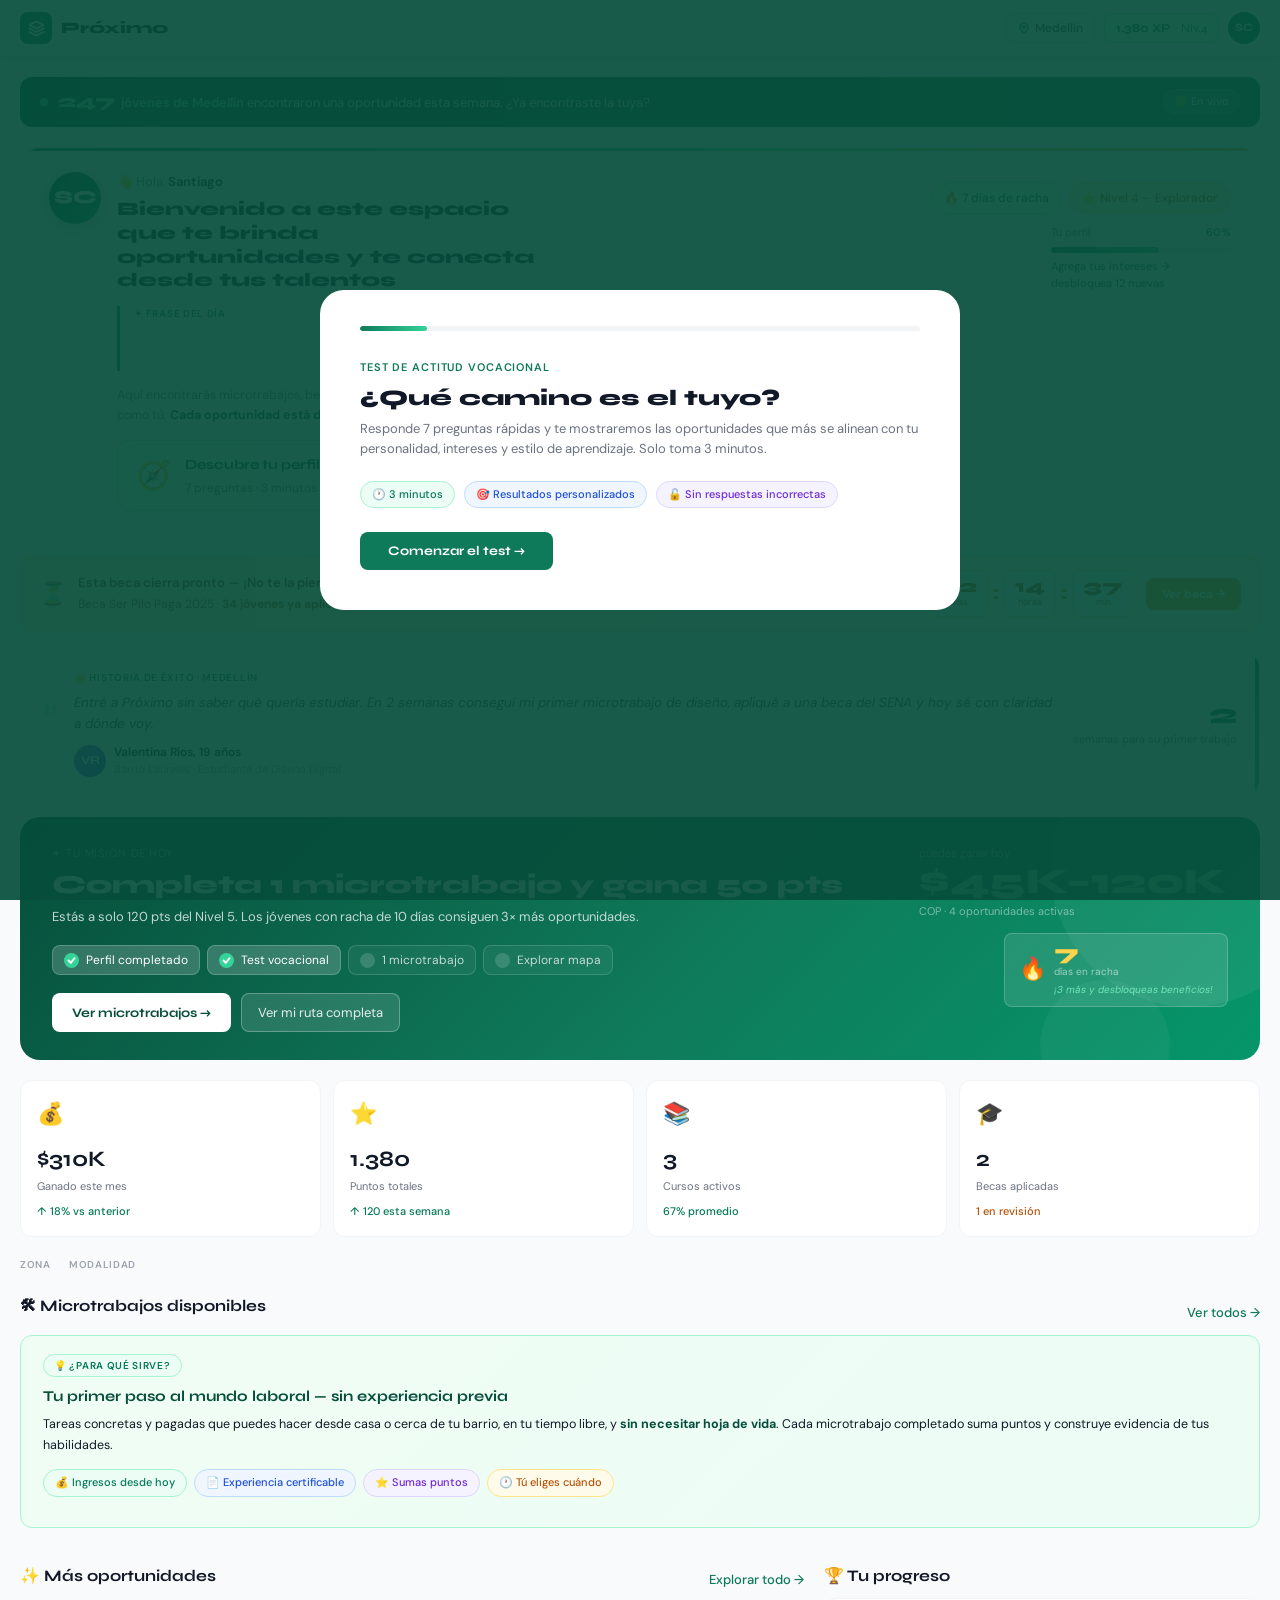
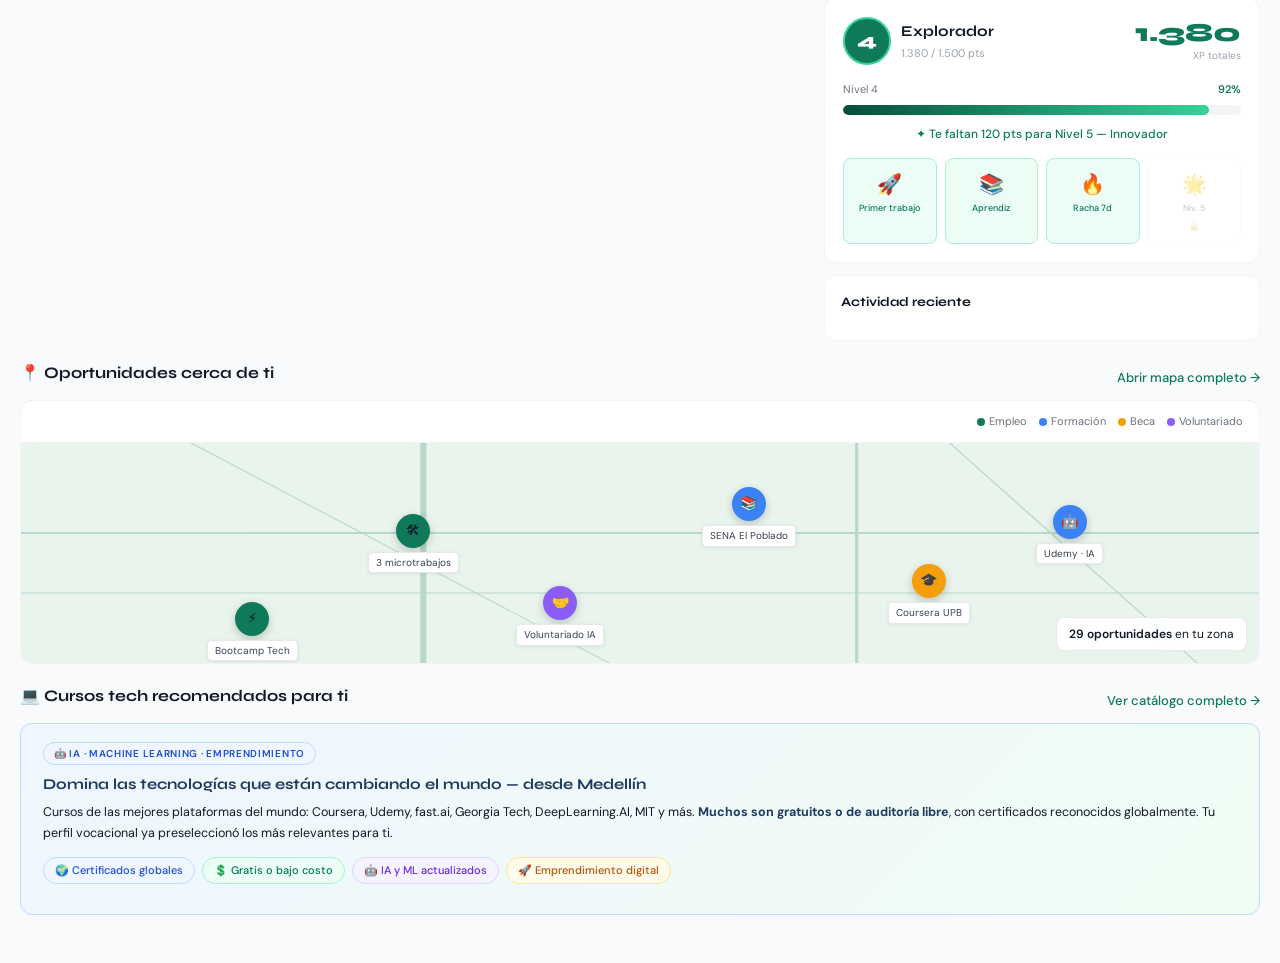
==== pag.html @ 1d6a7f75 "Primer commit del proyecto" ====
<!DOCTYPE html>
<html lang="es">
<head>
<meta charset="UTF-8"/>
<meta name="viewport" content="width=device-width, initial-scale=1.0"/>
<title>Próximo</title>
<link rel="preconnect" href="https://fonts.googleapis.com"/>
<link href="https://fonts.googleapis.com/css2?family=Syne:wght@700;800&family=DM+Sans:ital,wght@0,300;0,400;0,500;1,400&display=swap" rel="stylesheet"/>
<style>
*,*::before,*::after{box-sizing:border-box;margin:0;padding:0}
:root{
  --brand:#0F7A5A;--brand-dark:#064E3B;--brand-mid:#059669;
  --brand-pale:#ECFDF5;--brand-light:#A7F3D0;
  --accent:#F59E0B;--accent-pale:#FEF3C7;
  --gray-50:#F9FAFB;--gray-100:#F3F4F6;--gray-200:#E5E7EB;
  --gray-400:#9CA3AF;--gray-500:#6B7280;--gray-700:#374151;--gray-900:#111827;
  --blue-50:#EFF6FF;--blue-200:#BFDBFE;--blue-700:#1D4ED8;
  --violet-50:#F5F3FF;--violet-200:#DDD6FE;--violet-700:#6D28D9;
  --amber-50:#FFFBEB;--amber-200:#FDE68A;--amber-700:#B45309;
  --rose-50:#FFF1F2;--rose-700:#BE123C;
  --teal-50:#F0FDFA;--teal-200:#99F6E4;--teal-700:#0F766E;
  --em50:#ECFDF5;--em200:#A7F3D0;--em400:#34D399;--em500:#10B981;--em600:#059669;--em700:#047857;
  --shadow-sm:0 1px 3px rgba(0,0,0,.08);--shadow-md:0 4px 16px rgba(0,0,0,.10);
  --r-sm:8px;--r-md:12px;--r-lg:16px;--r-xl:20px;--r-full:9999px;
}
html{scroll-behavior:smooth}
body{font-family:'DM Sans',system-ui,sans-serif;background:var(--gray-50);color:var(--gray-900);min-height:100vh;font-size:14px;line-height:1.55}
button{font-family:'DM Sans',system-ui,sans-serif;cursor:pointer;border:none;background:none;outline:none}
button:focus-visible{outline:2px solid var(--brand);outline-offset:2px}
.fd{font-family:'Syne',sans-serif}

/* HEADER */
.header{position:sticky;top:0;z-index:100;background:#fff;border-bottom:1px solid var(--gray-100);box-shadow:var(--shadow-sm)}
.header-inner{max-width:1280px;margin:0 auto;padding:0 20px;height:56px;display:flex;align-items:center;gap:14px}
.logo{display:flex;align-items:center;gap:9px;flex-shrink:0}
.logo-icon{width:32px;height:32px;background:var(--brand);border-radius:var(--r-sm);display:flex;align-items:center;justify-content:center}
.logo-icon svg{width:17px;height:17px;stroke:#fff;fill:none;stroke-width:2.5;stroke-linecap:round;stroke-linejoin:round}
.logo-name{font-family:'Syne',sans-serif;font-weight:800;font-size:16px;color:var(--gray-900)}
.desktop-nav{display:flex;align-items:center;gap:2px;margin-left:12px}
.nav-btn{padding:6px 11px;border-radius:var(--r-sm);font-size:13px;font-weight:500;color:var(--gray-500);transition:all .15s}
.nav-btn:hover{color:var(--gray-900);background:var(--gray-50)}
.nav-btn.active{background:var(--em50);color:var(--em700)}
.header-right{margin-left:auto;display:flex;align-items:center;gap:9px}
.loc-chip{display:flex;align-items:center;gap:5px;padding:5px 11px;background:var(--gray-50);border:1px solid var(--gray-200);border-radius:var(--r-sm);font-size:12px;font-weight:500;color:var(--gray-700)}
.loc-chip svg{width:12px;height:12px;stroke:var(--em600);fill:none;stroke-width:2.5;stroke-linecap:round}
.xp-chip{display:flex;align-items:center;gap:5px;padding:5px 11px;background:var(--em50);border:1px solid var(--em200);border-radius:var(--r-sm);font-size:12px;font-weight:700;color:var(--em700);font-family:'Syne',sans-serif}
.xp-chip em{font-weight:400;font-style:normal;color:var(--em600)}
.avatar{width:32px;height:32px;background:var(--brand);border-radius:50%;display:flex;align-items:center;justify-content:center;color:#fff;font-size:11px;font-weight:700;font-family:'Syne',sans-serif;flex-shrink:0}
.burger{padding:6px;border-radius:var(--r-sm);display:none}
.burger:hover{background:var(--gray-100)}
.burger svg{width:20px;height:20px;stroke:var(--gray-600);fill:none;stroke-width:2;stroke-linecap:round}
.mob-menu{display:none;flex-direction:column;gap:3px;padding:10px 16px;border-top:1px solid var(--gray-100);background:#fff}
.mob-menu.open{display:flex}
.mob-menu .nav-btn{text-align:left;padding:8px 11px}

/* LAYOUT */
.main{max-width:1280px;margin:0 auto;padding:20px 20px 32px;display:flex;flex-direction:column;gap:20px}

/* ANIMATIONS */
@keyframes fadeUp{from{opacity:0;transform:translateY(10px)}}
@keyframes pulse{0%,100%{opacity:1;transform:scale(1)}50%{opacity:.6;transform:scale(.8)}}
.anim{animation:fadeUp .4s ease-out both}

/* =============================================
   VOCATIONAL TEST OVERLAY
   ============================================= */
#voc-overlay{
  position:fixed;inset:0;z-index:500;
  background:rgba(6,78,59,.92);
  display:flex;align-items:center;justify-content:center;
  padding:20px;
  animation:fadeUp .35s ease-out;
}
.voc-box{
  background:#fff;border-radius:24px;
  max-width:640px;width:100%;
  max-height:88vh;overflow-y:auto;
  padding:36px 40px 40px;
  position:relative;
}
.voc-progress-bar{height:5px;background:var(--gray-100);border-radius:var(--r-full);margin-bottom:28px;overflow:hidden}
.voc-progress-fill{height:100%;background:linear-gradient(90deg,var(--brand),var(--em400));border-radius:var(--r-full);transition:width .5s ease}
.voc-step{display:none}
.voc-step.active{display:block}
.voc-eyebrow{font-size:11px;font-weight:600;color:var(--brand);text-transform:uppercase;letter-spacing:.08em;margin-bottom:8px}
.voc-question{font-family:'Syne',sans-serif;font-size:clamp(17px,2.5vw,22px);font-weight:800;color:var(--gray-900);line-height:1.3;margin-bottom:6px}
.voc-hint{font-size:13px;color:var(--gray-500);margin-bottom:22px;line-height:1.55}
.voc-options{display:flex;flex-direction:column;gap:10px}
.voc-opt{
  display:flex;align-items:flex-start;gap:14px;
  padding:14px 18px;border-radius:var(--r-md);
  border:1.5px solid var(--gray-200);background:#fff;
  cursor:pointer;text-align:left;transition:all .18s;
  font-size:13.5px;color:var(--gray-700);line-height:1.45;
}
.voc-opt:hover{border-color:var(--brand);background:var(--em50)}
.voc-opt.selected{border-color:var(--brand);background:var(--em50);color:var(--brand-dark)}
.voc-opt-icon{font-size:22px;flex-shrink:0;margin-top:1px}
.voc-opt-body strong{display:block;font-weight:500;color:var(--gray-900);margin-bottom:2px;font-size:14px}
.voc-opt.selected .voc-opt-body strong{color:var(--brand-dark)}
.voc-nav{display:flex;align-items:center;justify-content:space-between;margin-top:28px;flex-wrap:wrap;gap:10px}
.voc-back{font-size:13px;color:var(--gray-400);padding:9px 16px;border-radius:var(--r-sm);border:1px solid var(--gray-200)}
.voc-back:hover{color:var(--gray-700);background:var(--gray-50)}
.voc-next{font-family:'Syne',sans-serif;font-size:13px;font-weight:700;padding:11px 28px;border-radius:var(--r-sm);background:var(--brand);color:#fff;border:none;cursor:pointer;transition:all .15s}
.voc-next:hover{background:var(--brand-dark)}
.voc-next:disabled{opacity:.4;cursor:not-allowed}
.voc-step-counter{font-size:12px;color:var(--gray-400)}
/* RESULT */
.voc-result-header{text-align:center;margin-bottom:28px}
.voc-result-icon{width:72px;height:72px;border-radius:50%;background:var(--em50);display:flex;align-items:center;justify-content:center;font-size:34px;margin:0 auto 16px;border:2px solid var(--em200)}
.voc-result-title{font-family:'Syne',sans-serif;font-size:clamp(19px,3vw,26px);font-weight:800;color:var(--gray-900);margin-bottom:6px}
.voc-result-sub{font-size:14px;color:var(--gray-500);line-height:1.65;max-width:460px;margin:0 auto}
.voc-traits{display:grid;grid-template-columns:1fr 1fr;gap:9px;margin-bottom:24px}
.voc-trait{background:var(--gray-50);border:1px solid var(--gray-100);border-radius:var(--r-md);padding:12px 14px}
.voc-trait-name{font-size:12px;font-weight:600;color:var(--gray-700);margin-bottom:5px}
.voc-trait-bar{height:6px;background:var(--gray-200);border-radius:var(--r-full);overflow:hidden}
.voc-trait-fill{height:100%;border-radius:var(--r-full)}
.voc-recs{margin-bottom:24px}
.voc-recs-title{font-family:'Syne',sans-serif;font-size:14px;font-weight:700;color:var(--gray-900);margin-bottom:12px}
.voc-rec-item{display:flex;align-items:flex-start;gap:11px;padding:12px 14px;border-radius:var(--r-md);border:1px solid var(--gray-100);background:#fff;margin-bottom:8px}
.voc-rec-emoji{font-size:20px;flex-shrink:0;margin-top:1px}
.voc-rec-body strong{display:block;font-size:13px;font-weight:500;color:var(--gray-900);margin-bottom:2px}
.voc-rec-body span{font-size:11.5px;color:var(--gray-500)}
.voc-cta-row{display:flex;gap:10px;flex-wrap:wrap}
.btn-brand{font-family:'Syne',sans-serif;font-size:13px;font-weight:700;padding:11px 24px;border-radius:var(--r-sm);background:var(--brand);color:#fff;cursor:pointer;transition:all .15s;border:none}
.btn-brand:hover{background:var(--brand-dark)}
.btn-outline{font-size:13px;font-weight:500;padding:11px 20px;border-radius:var(--r-sm);background:#fff;color:var(--brand);border:1.5px solid var(--brand);cursor:pointer;transition:all .15s}
.btn-outline:hover{background:var(--em50)}

/* IMPACT TICKER */
.impact-ticker{display:flex;align-items:center;gap:10px;background:linear-gradient(90deg,#064E3B,#0F7A5A);border-radius:var(--r-md);padding:11px 20px}
.ticker-dot{width:8px;height:8px;border-radius:50%;background:#34D399;flex-shrink:0;animation:pulse 2s infinite}
.ticker-text{font-size:13px;color:rgba(255,255,255,.9);flex:1}
.ticker-text strong{color:#6EE7B7;font-weight:600}
.ticker-count{font-family:'Syne',sans-serif;font-size:18px;font-weight:800;color:#6EE7B7;margin-right:2px}
.ticker-badge{font-size:11px;font-weight:500;padding:3px 10px;border-radius:var(--r-full);background:rgba(255,255,255,.15);color:rgba(255,255,255,.85);border:1px solid rgba(255,255,255,.2);flex-shrink:0}

/* WELCOME */
.welcome{background:#fff;border:1px solid var(--gray-100);border-radius:var(--r-xl);padding:24px 28px;display:flex;align-items:flex-start;justify-content:space-between;gap:20px;flex-wrap:wrap;position:relative;overflow:hidden}
.welcome::before{content:'';position:absolute;top:0;left:0;right:0;height:3px;background:linear-gradient(90deg,var(--brand),var(--em400),var(--accent))}
.welcome-left{display:flex;align-items:flex-start;gap:16px;flex:1;min-width:260px}
.welcome-avatar{width:52px;height:52px;background:linear-gradient(135deg,var(--brand-dark),var(--brand-mid));border-radius:50%;display:flex;align-items:center;justify-content:center;font-family:'Syne',sans-serif;font-size:18px;font-weight:800;color:#fff;flex-shrink:0;box-shadow:0 4px 14px rgba(15,122,90,.3)}
.welcome-greeting{font-size:13px;color:var(--gray-500);margin-bottom:5px}
.welcome-greeting strong{color:var(--gray-900);font-weight:600}
.welcome-name{font-family:'Syne',sans-serif;font-size:clamp(15px,2vw,19px);font-weight:800;color:var(--gray-900);line-height:1.25;margin-bottom:14px;max-width:420px}
.quote-box{border-left:3px solid var(--brand);padding-left:14px;margin-bottom:14px}
.quote-label{font-size:10px;font-weight:600;color:var(--brand);text-transform:uppercase;letter-spacing:.07em;margin-bottom:5px}
.quote-text{font-size:14px;font-style:italic;color:var(--gray-700);line-height:1.6;min-height:44px;transition:opacity .4s}
.quote-text.fade{opacity:0}
.quote-author{font-size:11px;color:var(--gray-400);margin-top:5px}
.welcome-purpose{font-size:12.5px;color:var(--gray-500);line-height:1.65;max-width:500px}
.welcome-purpose strong{color:var(--brand-dark)}
.welcome-right{display:flex;flex-direction:column;align-items:flex-end;gap:10px;flex-shrink:0}
.welcome-date{font-size:11px;color:var(--gray-400)}
.w-badges{display:flex;gap:7px;flex-wrap:wrap;justify-content:flex-end}
.w-badge{display:flex;align-items:center;gap:5px;padding:6px 12px;border-radius:var(--r-full);font-size:12px;font-weight:500}
.w-badge-g{background:var(--em50);color:var(--em700);border:1px solid var(--em200)}
.w-badge-a{background:var(--accent-pale);color:var(--amber-700);border:1px solid var(--amber-200)}
.voc-banner{background:linear-gradient(135deg,#ECFDF5,#EFF6FF);border:1.5px solid var(--em200);border-radius:var(--r-md);padding:13px 18px;display:flex;align-items:center;gap:14px;flex-wrap:wrap;margin-top:4px;cursor:pointer;transition:all .18s}
.voc-banner:hover{border-color:var(--brand);box-shadow:0 4px 16px rgba(15,122,90,.12)}
.voc-banner-icon{font-size:28px;flex-shrink:0}
.voc-banner-body{flex:1;min-width:180px}
.voc-banner-title{font-family:'Syne',sans-serif;font-size:14px;font-weight:700;color:var(--brand-dark);margin-bottom:3px}
.voc-banner-sub{font-size:12px;color:var(--gray-500)}
.voc-banner-btn{font-family:'Syne',sans-serif;font-size:12px;font-weight:700;padding:9px 20px;background:var(--brand);color:#fff;border-radius:var(--r-sm);border:none;cursor:pointer;white-space:nowrap;transition:all .15s;flex-shrink:0}
.voc-banner-btn:hover{background:var(--brand-dark)}
.voc-done-chip{background:var(--em50);border:1px solid var(--em200);border-radius:var(--r-sm);padding:9px 16px;font-size:12px;color:var(--em700);font-weight:500;display:flex;align-items:center;gap:7px}

/* ONBOARD */
.onboard-bar{width:180px}
.onboard-label{display:flex;justify-content:space-between;font-size:11px;color:var(--gray-500);margin-bottom:5px}
.onboard-pct{font-weight:600;color:var(--brand)}
.onboard-track{height:6px;background:var(--gray-100);border-radius:var(--r-full);overflow:hidden}
.onboard-fill{height:100%;background:linear-gradient(90deg,var(--brand),var(--em400));border-radius:var(--r-full);animation:onbAnim 1s ease-out .6s both}
@keyframes onbAnim{from{width:0}}
.onboard-cta{font-size:11px;color:var(--brand);font-weight:500;margin-top:5px;cursor:pointer}
.onboard-cta:hover{text-decoration:underline}

/* FOMO BANNER */
.fomo-banner{display:flex;align-items:center;gap:12px;background:linear-gradient(135deg,#FEF3C7,#FFF7ED);border:1px solid #FDE68A;border-radius:var(--r-md);padding:13px 18px;flex-wrap:wrap}
.fomo-icon{font-size:22px;flex-shrink:0}
.fomo-body{flex:1;min-width:180px}
.fomo-title{font-size:13px;font-weight:600;color:#78350F;margin-bottom:2px}
.fomo-sub{font-size:12px;color:#92400E}
.fomo-sub strong{color:#B45309}
.fomo-timer{display:flex;align-items:center;gap:5px;flex-shrink:0}
.timer-block{background:#fff;border:1px solid var(--amber-200);border-radius:6px;padding:6px 10px;text-align:center;min-width:40px}
.timer-num{font-family:'Syne',sans-serif;font-size:18px;font-weight:800;color:#B45309;line-height:1}
.timer-lbl{font-size:9px;color:#92400E;margin-top:1px}
.timer-sep{font-family:'Syne',sans-serif;font-size:18px;font-weight:800;color:#D97706}
.fomo-btn{background:var(--accent);color:#fff;font-weight:700;font-size:12px;padding:8px 16px;border-radius:var(--r-sm);cursor:pointer;transition:all .15s;white-space:nowrap;flex-shrink:0}
.fomo-btn:hover{background:#D97706;transform:translateY(-1px)}

/* STORY */
.story-card{background:#fff;border:1px solid var(--gray-100);border-radius:var(--r-lg);padding:18px 22px;display:flex;align-items:center;gap:16px;flex-wrap:wrap;position:relative;overflow:hidden}
.story-card::after{content:'';position:absolute;right:0;top:0;bottom:0;width:4px;background:linear-gradient(180deg,var(--brand),var(--em400))}
.story-qmark{font-family:'Syne',sans-serif;font-size:48px;color:var(--em200);line-height:.8;flex-shrink:0;margin-top:-6px}
.story-body{flex:1;min-width:200px}
.story-tag{font-size:10px;font-weight:600;color:var(--brand);text-transform:uppercase;letter-spacing:.07em;margin-bottom:6px}
.story-text{font-size:13.5px;font-style:italic;color:var(--gray-700);line-height:1.6;margin-bottom:8px}
.story-person{display:flex;align-items:center;gap:8px}
.story-av{width:32px;height:32px;border-radius:50%;background:linear-gradient(135deg,#7C3AED,#4F46E5);display:flex;align-items:center;justify-content:center;color:#fff;font-weight:700;font-size:12px;font-family:'Syne',sans-serif}
.story-name{font-size:12px;font-weight:600;color:var(--gray-900)}
.story-detail{font-size:11px;color:var(--gray-400)}
.story-stat{text-align:right;flex-shrink:0}
.story-stat-num{font-family:'Syne',sans-serif;font-size:28px;font-weight:800;color:var(--brand);line-height:1}
.story-stat-lbl{font-size:11px;color:var(--gray-500);margin-top:3px}

/* HERO */
.hero{border-radius:var(--r-xl);overflow:hidden;background:linear-gradient(135deg,#064E3B 0%,#0F7A5A 55%,#059669 100%);position:relative;padding:28px 32px}
.hero-c1{position:absolute;width:280px;height:280px;border-radius:50%;background:rgba(255,255,255,.05);top:-90px;right:-70px;pointer-events:none}
.hero-c2{position:absolute;width:130px;height:130px;border-radius:50%;background:rgba(255,255,255,.04);bottom:-50px;right:90px;pointer-events:none}
.hero-inner{display:flex;flex-wrap:wrap;gap:24px;position:relative;z-index:1}
.hero-left{flex:1;min-width:240px}
.hero-eyebrow{font-size:11px;color:rgba(255,255,255,.55);letter-spacing:.08em;text-transform:uppercase;margin-bottom:7px}
.hero-title{font-family:'Syne',sans-serif;font-size:clamp(18px,2.8vw,26px);font-weight:800;color:#fff;line-height:1.2;margin-bottom:6px}
.hero-sub{font-size:13px;color:rgba(255,255,255,.75);margin-bottom:18px}
.hero-tasks{display:flex;flex-wrap:wrap;gap:7px;margin-bottom:18px}
.hero-task{display:flex;align-items:center;gap:7px;padding:5px 11px;border-radius:var(--r-sm);border:1px solid rgba(255,255,255,.2);font-size:12px;color:#fff}
.hero-task.done{background:rgba(255,255,255,.18)}
.hero-task.todo{background:rgba(255,255,255,.07);opacity:.75}
.task-dot{width:15px;height:15px;border-radius:50%;display:flex;align-items:center;justify-content:center;flex-shrink:0}
.task-dot.done{background:var(--em400)}.task-dot.todo{background:rgba(255,255,255,.2)}
.task-dot svg{width:9px;height:9px;stroke:#fff;fill:none;stroke-width:2.5;stroke-linecap:round}
.hero-btns{display:flex;gap:10px;flex-wrap:wrap}
.btn-white{display:inline-flex;align-items:center;gap:6px;background:#fff;color:#064E3B;font-family:'Syne',sans-serif;font-weight:700;font-size:13px;padding:10px 20px;border-radius:var(--r-sm);border:none;cursor:pointer;transition:all .15s;white-space:nowrap}
.btn-white:hover{box-shadow:0 6px 20px rgba(0,0,0,.15);transform:translateY(-1px)}
.btn-glass{display:inline-flex;align-items:center;background:rgba(255,255,255,.12);color:rgba(255,255,255,.88);font-size:13px;padding:10px 16px;border-radius:var(--r-sm);border:1px solid rgba(255,255,255,.28);cursor:pointer;transition:all .15s;white-space:nowrap}
.btn-glass:hover{background:rgba(255,255,255,.2)}
.hero-right{display:flex;flex-direction:column;align-items:flex-end;gap:12px;flex-shrink:0}
.hero-earn-lbl{font-size:11px;color:rgba(255,255,255,.55);margin-bottom:2px}
.hero-earn-amt{font-family:'Syne',sans-serif;font-size:clamp(22px,3.5vw,36px);font-weight:800;color:#6EE7B7;line-height:1}
.hero-earn-sub{font-size:11px;color:rgba(255,255,255,.45);margin-top:3px}
.streak-box{display:flex;align-items:center;gap:8px;background:rgba(255,255,255,.11);border:1px solid rgba(255,255,255,.2);border-radius:var(--r-sm);padding:8px 14px}
.streak-fire{font-size:22px}
.streak-num{font-family:'Syne',sans-serif;font-size:22px;font-weight:800;color:#FCD34D;line-height:1}
.streak-lbl{font-size:10px;color:rgba(255,255,255,.55)}
.streak-tip{font-size:10px;color:#6EE7B7;margin-top:3px;font-style:italic}

/* STATS */
.stats-grid{display:grid;grid-template-columns:repeat(4,minmax(0,1fr));gap:12px}
.stat-card{background:#fff;border:1px solid var(--gray-100);border-radius:var(--r-md);padding:16px;transition:transform .18s,box-shadow .18s}
.stat-card:hover{transform:translateY(-3px);box-shadow:var(--shadow-md)}
.stat-emoji{font-size:22px;display:block;margin-bottom:10px}
.stat-val{font-family:'Syne',sans-serif;font-size:22px;font-weight:700;color:var(--gray-900)}
.stat-lbl{font-size:11px;color:var(--gray-500);margin-top:2px}
.stat-delta{font-size:11px;font-weight:500;margin-top:8px}
.d-up{color:var(--em700)}.d-neu{color:var(--amber-700)}

/* SEC */
.sec-hd{display:flex;align-items:flex-end;justify-content:space-between;margin-bottom:14px}
.sec-title{font-family:'Syne',sans-serif;font-size:16px;font-weight:700;color:var(--gray-900)}
.sec-sub{font-size:11px;color:var(--gray-400);margin-top:2px}
.sec-link{font-size:13px;font-weight:500;color:var(--brand);cursor:pointer}
.sec-link:hover{text-decoration:underline}

/* INTRO BLOCK */
.sec-intro{border-radius:var(--r-md);padding:18px 22px;margin-bottom:16px}
.sec-intro-tag{display:inline-flex;align-items:center;gap:5px;font-size:10px;font-weight:600;text-transform:uppercase;letter-spacing:.07em;padding:3px 10px;border-radius:var(--r-full);margin-bottom:10px}
.sec-intro-title{font-family:'Syne',sans-serif;font-size:15px;font-weight:700;margin-bottom:7px;line-height:1.3}
.sec-intro-text{font-size:12.5px;line-height:1.7;margin-bottom:13px}
.sec-intro-benefits{display:flex;flex-wrap:wrap;gap:7px;margin-bottom:12px}
.sec-intro-action{font-size:12px;font-weight:600;display:flex;align-items:center;gap:4px}
.si-jobs{background:linear-gradient(135deg,#F0FDF4,#ECFDF5);border:1px solid var(--em200)}
.si-jobs .sec-intro-tag{background:var(--em50);color:var(--em700);border:1px solid var(--em200)}
.si-jobs .sec-intro-title,.si-jobs .sec-intro-text strong{color:var(--brand-dark)}
.si-jobs .sec-intro-text{color:var(--gray-600)}
.si-jobs .sec-intro-action{color:var(--brand)}
.si-map{background:linear-gradient(135deg,#EFF6FF,#EDE9FE);border:1px solid #C7D2FE}
.si-map .sec-intro-tag{background:#E0E7FF;color:#3730A3;border:1px solid #C7D2FE}
.si-map .sec-intro-title,.si-map .sec-intro-text strong{color:#1E1B4B}
.si-map .sec-intro-text{color:var(--gray-600)}
.si-map .sec-intro-action{color:#4F46E5}
.si-courses{background:linear-gradient(135deg,#EFF6FF,#F0FDF4);border:1px solid var(--blue-200)}
.si-courses .sec-intro-tag{background:var(--blue-50);color:var(--blue-700);border:1px solid var(--blue-200)}
.si-courses .sec-intro-title,.si-courses .sec-intro-text strong{color:#1E3A5F}
.si-courses .sec-intro-text{color:var(--gray-600)}
.si-courses .sec-intro-action{color:var(--blue-700)}
.si-prog{background:linear-gradient(135deg,#FDF4FF,#F5F3FF);border:1px solid #E9D5FF}
.si-prog .sec-intro-tag{background:#F3E8FF;color:#6D28D9;border:1px solid var(--violet-200)}
.si-prog .sec-intro-title,.si-prog .sec-intro-text strong{color:#3B0764}
.si-prog .sec-intro-text{color:var(--gray-600)}
.si-prog .sec-intro-action{color:#7C3AED}
.bpill{font-size:11px;font-weight:500;padding:4px 11px;border-radius:var(--r-full)}
.bp-g{background:var(--em50);color:var(--em700);border:1px solid var(--em200)}
.bp-b{background:var(--blue-50);color:var(--blue-700);border:1px solid var(--blue-200)}
.bp-v{background:var(--violet-50);color:var(--violet-700);border:1px solid var(--violet-200)}
.bp-a{background:var(--amber-50);color:var(--amber-700);border:1px solid var(--amber-200)}
.bp-t{background:var(--teal-50);color:var(--teal-700);border:1px solid var(--teal-200)}
.bp-r{background:var(--rose-50);color:var(--rose-700);border:1px solid #FECDD3}

/* FILTERS */
.filters-row{display:flex;flex-wrap:wrap;gap:18px;align-items:flex-end}
.filter-group{display:flex;flex-direction:column;gap:6px}
.filter-label{font-size:10px;font-weight:600;color:var(--gray-400);text-transform:uppercase;letter-spacing:.07em}
.pills{display:flex;flex-wrap:wrap;gap:6px}
.pill{font-size:12px;font-weight:500;padding:6px 13px;border-radius:var(--r-full);border:1px solid var(--gray-200);background:#fff;color:var(--gray-600);cursor:pointer;transition:all .15s}
.pill:hover{border-color:var(--brand)}
.pill.active{background:var(--brand);color:#fff;border-color:var(--brand)}

/* JOB CARDS */
.jobs-grid{display:grid;grid-template-columns:repeat(3,minmax(0,1fr));gap:14px}
.job-card{background:#fff;border:1px solid var(--gray-100);border-radius:var(--r-md);padding:18px;transition:transform .18s,box-shadow .18s,border-color .18s;cursor:pointer;position:relative}
.job-card:hover{transform:translateY(-4px);box-shadow:0 12px 32px rgba(0,0,0,.10);border-color:var(--gray-200)}
.job-card-value{position:absolute;top:16px;right:16px;text-align:right}
.job-pay-amount{font-family:'Syne',sans-serif;font-size:20px;font-weight:800;color:var(--brand);line-height:1}
.job-pay-period{font-size:10px;color:var(--gray-400)}
.job-emoji-wrap{width:44px;height:44px;border-radius:12px;background:var(--gray-50);display:flex;align-items:center;justify-content:center;font-size:24px;margin-bottom:10px}
.job-title{font-size:14px;font-weight:500;color:var(--gray-900);margin-bottom:3px;line-height:1.3;padding-right:66px}
.job-company{font-size:12px;color:var(--gray-500);margin-bottom:9px}
.job-value-prop{font-size:11.5px;color:var(--gray-600);font-style:italic;margin-bottom:10px;line-height:1.45;border-left:2px solid var(--em200);padding-left:9px}
.tags{display:flex;flex-wrap:wrap;gap:5px;margin-bottom:13px}
.tag{font-size:10px;font-weight:500;padding:3px 8px;border-radius:var(--r-full)}
.tag-g{background:var(--em50);color:var(--em700)}.tag-b{background:var(--blue-50);color:var(--blue-700)}
.tag-a{background:var(--amber-50);color:var(--amber-700)}.tag-r{background:var(--rose-50);color:var(--rose-700)}
.job-footer{display:flex;align-items:center;justify-content:space-between}
.diff-dots{display:flex;align-items:center;gap:3px}
.diff-dot{width:7px;height:7px;border-radius:50%}
.dd-on{background:var(--em500)}.dd-off{background:var(--gray-200)}
.diff-label{font-size:11px;color:var(--gray-400);margin-left:5px}
.btn-apply{font-size:12px;font-weight:700;padding:7px 16px;border-radius:var(--r-sm);background:var(--brand);color:#fff;border:none;cursor:pointer;transition:all .15s}
.btn-apply:hover{background:var(--brand-dark);transform:translateY(-1px)}
.btn-apply.applied{background:var(--em400);cursor:default}

/* TWO COL */
.two-col{display:grid;grid-template-columns:minmax(0,1.8fr) minmax(0,1fr);gap:20px;align-items:start}

/* OPPS */
.opps-grid{display:grid;grid-template-columns:repeat(2,minmax(0,1fr));gap:10px}
.opp-card{border-radius:var(--r-md);border:1px solid var(--gray-100);padding:15px;cursor:pointer;transition:transform .18s,box-shadow .18s}
.opp-card:hover{transform:translateY(-3px);box-shadow:var(--shadow-md)}
.opp-emoji{font-size:22px;display:block;margin-bottom:9px}
.opp-type{font-size:10px;font-weight:600;text-transform:uppercase;letter-spacing:.06em;color:var(--gray-400);margin-bottom:3px}
.opp-name{font-size:13px;font-weight:500;color:var(--gray-900);line-height:1.35;margin-bottom:3px}
.opp-detail{font-size:11px;color:var(--gray-500)}
.opp-v{background:var(--violet-50)}.opp-b{background:var(--blue-50)}
.opp-e{background:var(--em50)}.opp-a{background:var(--amber-50)}
.opp-r{background:var(--rose-50)}.opp-t{background:var(--teal-50)}

/* GAMIFICATION */
.prog-card{background:#fff;border:1px solid var(--gray-100);border-radius:var(--r-md);padding:18px;margin-bottom:12px}
.level-row{display:flex;align-items:center;justify-content:space-between;margin-bottom:16px}
.level-circle{width:48px;height:48px;border-radius:50%;background:var(--brand);display:flex;align-items:center;justify-content:center;font-family:'Syne',sans-serif;font-size:18px;font-weight:800;color:#fff;border:2px solid var(--em400);flex-shrink:0}
.level-info{margin-left:10px}
.level-name{font-family:'Syne',sans-serif;font-weight:700;font-size:15px;color:var(--gray-900)}
.level-pts-lbl{font-size:11px;color:var(--gray-400);margin-top:2px}
.pts-big{font-family:'Syne',sans-serif;font-size:26px;font-weight:800;color:var(--brand);line-height:1;text-align:right}
.pts-big-lbl{font-size:10px;color:var(--gray-400);text-align:right;margin-top:2px}
.prog-label-row{display:flex;justify-content:space-between;font-size:11px;color:var(--gray-500);margin-bottom:7px}
.prog-pct{font-weight:600;color:var(--brand)}
.prog-track{height:10px;background:var(--gray-100);border-radius:var(--r-full);overflow:hidden}
.prog-fill{height:100%;background:linear-gradient(90deg,var(--brand-dark),var(--em400));border-radius:var(--r-full);animation:pfAnim 1.2s ease-out .3s both}
@keyframes pfAnim{from{width:0!important}}
.prog-milestone{font-size:12px;color:var(--brand);font-weight:500;text-align:center;margin-top:10px}
.achievements{display:grid;grid-template-columns:repeat(4,1fr);gap:8px;margin-top:14px}
.ach{display:flex;flex-direction:column;align-items:center;gap:3px;padding:10px 6px;border-radius:var(--r-sm);border:1px solid var(--gray-100);text-align:center}
.ach.earned{border-color:var(--em200);background:var(--em50)}
.ach-emoji{font-size:20px}
.ach-name{font-size:9px;color:var(--gray-500);line-height:1.3}
.ach.earned .ach-name{color:var(--em700);font-weight:500}
.ach-lock{font-size:10px;opacity:.4}.ach-fade{opacity:.4}

/* ACTIVITY */
.activity-card{background:#fff;border:1px solid var(--gray-100);border-radius:var(--r-md);padding:16px}
.activity-title{font-family:'Syne',sans-serif;font-weight:700;font-size:13px;color:var(--gray-900);margin-bottom:12px}
.act-list{display:flex;flex-direction:column;gap:12px}
.act-item{display:flex;align-items:flex-start;gap:10px}
.act-dot{width:8px;height:8px;border-radius:50%;flex-shrink:0;margin-top:4px}
.act-text{font-size:12px;color:var(--gray-600);line-height:1.4}
.act-pts{font-size:12px;font-weight:500;color:var(--em600)}
.act-time{font-size:11px;color:var(--gray-400);margin-top:2px}

/* MAP */
.map-card{background:#fff;border:1px solid var(--gray-100);border-radius:var(--r-md);overflow:hidden}
.map-filters-bar{padding:12px 16px;border-bottom:1px solid var(--gray-100);display:flex;flex-wrap:wrap;align-items:center;gap:8px}
.map-legend{margin-left:auto;display:flex;gap:12px}
.legend-item{display:flex;align-items:center;gap:4px;font-size:11px;color:var(--gray-500)}
.legend-dot{width:8px;height:8px;border-radius:50%}
.map-area{height:220px;background:#E8F4EC;position:relative;overflow:hidden}
.map-area svg{position:absolute;inset:0;width:100%;height:100%;opacity:.22}
.map-pin{position:absolute;display:flex;flex-direction:column;align-items:center;cursor:pointer;transition:transform .18s}
.map-pin:hover{transform:translateY(-5px)}
.map-pin-circle{width:34px;height:34px;border-radius:50%;display:flex;align-items:center;justify-content:center;font-size:14px;box-shadow:0 3px 10px rgba(0,0,0,.2)}
.map-pin-lbl{margin-top:4px;background:#fff;border:1px solid var(--gray-200);border-radius:4px;padding:2px 7px;font-size:10px;color:var(--gray-700);white-space:nowrap;box-shadow:0 1px 4px rgba(0,0,0,.07)}
.map-badge{position:absolute;bottom:12px;right:12px;background:rgba(255,255,255,.92);border:1px solid var(--gray-200);border-radius:var(--r-sm);padding:7px 12px;font-size:12px;color:var(--gray-600);backdrop-filter:blur(4px)}
.map-badge strong{font-weight:600}

/* COURSES TECH */
.courses-list{display:flex;flex-direction:column;gap:10px}
.course-item{background:#fff;border:1px solid var(--gray-100);border-radius:var(--r-md);padding:14px 16px;display:flex;align-items:center;gap:14px;transition:transform .18s,box-shadow .18s;cursor:pointer}
.course-item:hover{transform:translateX(4px);box-shadow:4px 4px 18px rgba(0,0,0,.07)}
.course-thumb{width:44px;height:44px;border-radius:var(--r-sm);display:flex;align-items:center;justify-content:center;font-size:22px;flex-shrink:0}
.course-info{flex:1;min-width:0}
.course-name{font-size:13px;font-weight:500;color:var(--gray-900);white-space:nowrap;overflow:hidden;text-overflow:ellipsis}
.course-org{font-size:11px;color:var(--gray-500);margin-top:2px}
.course-why{font-size:11px;color:var(--brand);font-style:italic;margin-top:3px}
.course-right{text-align:right;flex-shrink:0;display:flex;flex-direction:column;align-items:flex-end;gap:4px}
.course-pct{font-family:'Syne',sans-serif;font-size:14px;font-weight:700;color:var(--brand)}
.course-bar-track{width:64px;height:5px;background:var(--gray-100);border-radius:var(--r-full);overflow:hidden}
.course-bar-fill{height:100%;background:var(--em500);border-radius:var(--r-full)}
.course-platform-badge{font-size:10px;font-weight:600;padding:2px 8px;border-radius:var(--r-full)}
.badge-udemy{background:#A435F010;color:#7B2FBE;border:1px solid #DDD6FE}
.badge-coursera{background:#0056D210;color:#0056D2;border:1px solid var(--blue-200)}
.badge-gatech{background:#B3A36910;color:#7A6A00;border:1px solid #FDE68A}
.badge-google{background:#EA433510;color:#C5221F;border:1px solid #FECDD3}
.badge-fast{background:#FF670010;color:#C85000;border:1px solid #FED7AA}
.badge-deepl{background:#17294C10;color:#1a3a6b;border:1px solid #BFDBFE}
.badge-mit{background:#A31F3410;color:#A31F34;border:1px solid #FECDD3}
.badge-hugging{background:#FF9D0010;color:#B45309;border:1px solid #FDE68A}
.badge-platzi{background:#98CA3F10;color:#3A7B02;border:1px solid #BBF7D0}

/* MOBILE NAV */
.mobile-nav{display:none;position:fixed;bottom:0;left:0;right:0;background:#fff;border-top:1px solid var(--gray-100);z-index:100}
.mob-nav-items{display:flex}
.mob-nav-btn{flex:1;display:flex;flex-direction:column;align-items:center;gap:3px;padding:10px 0;font-size:10px;font-weight:500;color:var(--gray-400);background:none;border:none;cursor:pointer;transition:color .15s}
.mob-nav-btn.active{color:var(--brand)}
.mob-nav-icon{font-size:18px;line-height:1}
.mob-spacer{height:64px;display:none}

/* TOAST */
.toast{position:fixed;bottom:24px;left:50%;transform:translateX(-50%);background:var(--brand);color:#fff;font-size:13px;font-weight:500;padding:11px 22px;border-radius:var(--r-md);box-shadow:0 8px 24px rgba(0,0,0,.18);z-index:600;white-space:nowrap;pointer-events:none;display:none}
.toast.show{display:block;animation:toastIn .3s ease-out}
@keyframes toastIn{from{opacity:0;transform:translateX(-50%) translateY(16px)}}

@media(max-width:960px){
  .jobs-grid{grid-template-columns:repeat(2,minmax(0,1fr))}
  .two-col{grid-template-columns:1fr}
  .stats-grid{grid-template-columns:repeat(2,minmax(0,1fr))}
  .desktop-nav,.loc-chip,.xp-chip{display:none!important}
  .burger{display:flex}
  .mobile-nav{display:block}
  .mob-spacer{display:block}
  .voc-box{padding:24px 20px 28px}
}
@media(max-width:580px){
  .jobs-grid{grid-template-columns:1fr}
  .opps-grid{grid-template-columns:1fr}
  .hero{padding:20px}
  .voc-traits{grid-template-columns:1fr}
  .story-card{flex-direction:column}
  .fomo-banner{flex-direction:column}
}
</style>
</head>
<body>

<!-- ============ VOCATIONAL TEST OVERLAY ============ -->
<div id="voc-overlay">
  <div class="voc-box">
    <div class="voc-progress-bar"><div class="voc-progress-fill" id="vocProg" style="width:12%"></div></div>

    <!-- STEP 0 — intro -->
    <div class="voc-step active" id="vstep-0">
      <div class="voc-eyebrow">Test de actitud vocacional</div>
      <div class="voc-question fd">¿Qué camino es el tuyo?</div>
      <p class="voc-hint">Responde 7 preguntas rápidas y te mostraremos las oportunidades que más se alinean con tu personalidad, intereses y estilo de aprendizaje. Solo toma 3 minutos.</p>
      <div style="display:flex;flex-wrap:wrap;gap:9px;margin-bottom:24px">
        <span class="bpill bp-g">🕐 3 minutos</span>
        <span class="bpill bp-b">🎯 Resultados personalizados</span>
        <span class="bpill bp-v">🔓 Sin respuestas incorrectas</span>
      </div>
      <button class="voc-next" onclick="vocNext()">Comenzar el test →</button>
    </div>

    <!-- STEP 1 -->
    <div class="voc-step" id="vstep-1">
      <div class="voc-eyebrow">Pregunta 1 de 7 · Intereses</div>
      <div class="voc-question fd">¿Qué actividad disfrutas más en tu tiempo libre?</div>
      <p class="voc-hint">Elige la opción que más te identifique — no hay respuesta correcta.</p>
      <div class="voc-options" id="q1opts"></div>
      <div class="voc-nav"><button class="voc-back" onclick="vocBack(1)">← Volver</button><span class="voc-step-counter">1 / 7</span><button class="voc-next" id="q1next" disabled onclick="vocNext()">Siguiente →</button></div>
    </div>

    <!-- STEP 2 -->
    <div class="voc-step" id="vstep-2">
      <div class="voc-eyebrow">Pregunta 2 de 7 · Estilo de trabajo</div>
      <div class="voc-question fd">¿Cómo prefieres resolver un problema difícil?</div>
      <p class="voc-hint">Piensa en una situación real que hayas enfrentado.</p>
      <div class="voc-options" id="q2opts"></div>
      <div class="voc-nav"><button class="voc-back" onclick="vocBack(2)">← Volver</button><span class="voc-step-counter">2 / 7</span><button class="voc-next" id="q2next" disabled onclick="vocNext()">Siguiente →</button></div>
    </div>

    <!-- STEP 3 -->
    <div class="voc-step" id="vstep-3">
      <div class="voc-eyebrow">Pregunta 3 de 7 · Motivación</div>
      <div class="voc-question fd">¿Qué te haría sentir que tu trabajo valió la pena?</div>
      <p class="voc-hint">Imagina que al final del día miras atrás — ¿qué necesitas ver?</p>
      <div class="voc-options" id="q3opts"></div>
      <div class="voc-nav"><button class="voc-back" onclick="vocBack(3)">← Volver</button><span class="voc-step-counter">3 / 7</span><button class="voc-next" id="q3next" disabled onclick="vocNext()">Siguiente →</button></div>
    </div>

    <!-- STEP 4 -->
    <div class="voc-step" id="vstep-4">
      <div class="voc-eyebrow">Pregunta 4 de 7 · Entorno ideal</div>
      <div class="voc-question fd">¿En qué tipo de entorno te sientes más tú mismo?</div>
      <p class="voc-hint">No el lugar "correcto" — el que te da más energía.</p>
      <div class="voc-options" id="q4opts"></div>
      <div class="voc-nav"><button class="voc-back" onclick="vocBack(4)">← Volver</button><span class="voc-step-counter">4 / 7</span><button class="voc-next" id="q4next" disabled onclick="vocNext()">Siguiente →</button></div>
    </div>

    <!-- STEP 5 -->
    <div class="voc-step" id="vstep-5">
      <div class="voc-eyebrow">Pregunta 5 de 7 · Habilidades</div>
      <div class="voc-question fd">¿Cuál de estas actividades harías aunque no te pagaran?</div>
      <p class="voc-hint">Lo que fluye naturalmente en ti suele ser tu mayor fortaleza.</p>
      <div class="voc-options" id="q5opts"></div>
      <div class="voc-nav"><button class="voc-back" onclick="vocBack(5)">← Volver</button><span class="voc-step-counter">5 / 7</span><button class="voc-next" id="q5next" disabled onclick="vocNext()">Siguiente →</button></div>
    </div>

    <!-- STEP 6 -->
    <div class="voc-step" id="vstep-6">
      <div class="voc-eyebrow">Pregunta 6 de 7 · Aprendizaje</div>
      <div class="voc-question fd">¿Cómo aprendes mejor algo nuevo?</div>
      <p class="voc-hint">Tu estilo de aprendizaje define qué tipo de cursos y rutas se adaptarán mejor a ti.</p>
      <div class="voc-options" id="q6opts"></div>
      <div class="voc-nav"><button class="voc-back" onclick="vocBack(6)">← Volver</button><span class="voc-step-counter">6 / 7</span><button class="voc-next" id="q6next" disabled onclick="vocNext()">Siguiente →</button></div>
    </div>

    <!-- STEP 7 -->
    <div class="voc-step" id="vstep-7">
      <div class="voc-eyebrow">Pregunta 7 de 7 · Visión</div>
      <div class="voc-question fd">¿Cómo te imaginas en 5 años?</div>
      <p class="voc-hint">No tiene que ser exacto — elige lo que más te resuena ahora mismo.</p>
      <div class="voc-options" id="q7opts"></div>
      <div class="voc-nav"><button class="voc-back" onclick="vocBack(7)">← Volver</button><span class="voc-step-counter">7 / 7</span><button class="voc-next" id="q7next" disabled onclick="vocCalc()">Ver mi resultado →</button></div>
    </div>

    <!-- STEP 8 — RESULT -->
    <div class="voc-step" id="vstep-8">
      <div class="voc-result-header">
        <div class="voc-result-icon" id="vocResIcon"></div>
        <div class="voc-result-title fd" id="vocResTitle"></div>
        <p class="voc-result-sub" id="vocResSub"></p>
      </div>
      <div class="voc-traits" id="vocTraits"></div>
      <div class="voc-recs">
        <div class="voc-recs-title fd">Oportunidades recomendadas para ti</div>
        <div id="vocRecsList"></div>
      </div>
      <div class="voc-cta-row">
        <button class="btn-brand" onclick="closeVoc()">Ver mis oportunidades →</button>
        <button class="btn-outline" onclick="retakeVoc()">Repetir test</button>
      </div>
    </div>
  </div>
</div>

<!-- HEADER -->
<header class="header">
  <div class="header-inner">
    <div class="logo">
      <div class="logo-icon"><svg viewBox="0 0 24 24"><path d="M12 2L2 7l10 5 10-5-10-5zM2 17l10 5 10-5M2 12l10 5 10-5"/></svg></div>
      <span class="logo-name fd">Próximo</span>
    </div>
    <nav class="desktop-nav" id="desktopNav"></nav>
    <div class="header-right">
      <div class="loc-chip">
        <svg viewBox="0 0 24 24"><path d="M20 10c0 6-8 12-8 12s-8-6-8-12a8 8 0 0 1 16 0Z"/><circle cx="12" cy="10" r="3"/></svg>
        Medellín
      </div>
      <div class="xp-chip">1.380 XP <em>· Niv.4</em></div>
      <div class="avatar fd">SC</div>
      <button class="burger" id="burgerBtn" aria-label="Menú">
        <svg viewBox="0 0 24 24"><line x1="3" y1="6" x2="21" y2="6"/><line x1="3" y1="12" x2="21" y2="12"/><line x1="3" y1="18" x2="21" y2="18"/></svg>
      </button>
    </div>
  </div>
  <div class="mob-menu" id="mobileMenu"></div>
</header>

<main class="main">

  <!-- TICKER -->
  <div class="impact-ticker">
    <div class="ticker-dot"></div>
    <div class="ticker-text"><span class="ticker-count" id="tickerCount">247</span> <strong>jóvenes de Medellín</strong> encontraron una oportunidad esta semana. ¿Ya encontraste la tuya?</div>
    <span class="ticker-badge">🟢 En vivo</span>
  </div>

  <!-- WELCOME -->
  <div class="welcome">
    <div class="welcome-left">
      <div class="welcome-avatar fd">SC</div>
      <div>
        <div class="welcome-greeting">👋 Hola, <strong>Santiago</strong></div>
        <div class="welcome-name fd">Bienvenido a este espacio que te brinda oportunidades y te conecta desde tus talentos</div>
        <div class="quote-box">
          <div class="quote-label">✦ Frase del día</div>
          <div class="quote-text" id="quoteText"></div>
          <div class="quote-author" id="quoteAuthor"></div>
        </div>
        <p class="welcome-purpose">Aquí encontrarás microtrabajos, becas, cursos y voluntariados pensados para jóvenes como tú. <strong>Cada oportunidad está diseñada para que crezcas desde lo que ya eres.</strong></p>
        <!-- VOC BANNER -->
        <div id="vocBannerWrap" style="margin-top:14px">
          <div class="voc-banner" onclick="openVoc()">
            <div class="voc-banner-icon">🧭</div>
            <div class="voc-banner-body">
              <div class="voc-banner-title fd">Descubre tu perfil vocacional</div>
              <div class="voc-banner-sub">7 preguntas · 3 minutos · Oportunidades personalizadas para ti</div>
            </div>
            <button class="voc-banner-btn">Hacer el test →</button>
          </div>
        </div>
      </div>
    </div>
    <div class="welcome-right">
      <div class="welcome-date" id="welcomeDate"></div>
      <div class="w-badges">
        <div class="w-badge w-badge-g">🔥 7 días de racha</div>
        <div class="w-badge w-badge-a">⭐ Nivel 4 — Explorador</div>
      </div>
      <div class="onboard-bar">
        <div class="onboard-label"><span>Tu perfil</span><span class="onboard-pct">60%</span></div>
        <div class="onboard-track"><div class="onboard-fill" style="width:60%"></div></div>
        <div class="onboard-cta">Agrega tus intereses → desbloquea 12 nuevas</div>
      </div>
    </div>
  </div>

  <!-- FOMO -->
  <div class="fomo-banner">
    <div class="fomo-icon">⏳</div>
    <div class="fomo-body">
      <div class="fomo-title">Esta beca cierra pronto — ¡No te la pierdas!</div>
      <div class="fomo-sub">Beca Ser Pilo Paga 2025 · <strong>34 jóvenes ya aplicaron</strong> · Hasta $42M/año</div>
    </div>
    <div class="fomo-timer">
      <div class="timer-block"><div class="timer-num fd" id="timerD">02</div><div class="timer-lbl">días</div></div>
      <div class="timer-sep fd">:</div>
      <div class="timer-block"><div class="timer-num fd" id="timerH">14</div><div class="timer-lbl">horas</div></div>
      <div class="timer-sep fd">:</div>
      <div class="timer-block"><div class="timer-num fd" id="timerM">37</div><div class="timer-lbl">min</div></div>
    </div>
    <button class="fomo-btn" onclick="showToast('¡Redirigiendo a la beca! 🎓')">Ver beca →</button>
  </div>

  <!-- STORY -->
  <div class="story-card">
    <div class="story-qmark">"</div>
    <div class="story-body">
      <div class="story-tag">🌟 Historia de éxito · Medellín</div>
      <div class="story-text">Entré a Próximo sin saber qué quería estudiar. En 2 semanas conseguí mi primer microtrabajo de diseño, apliqué a una beca del SENA y hoy sé con claridad a dónde voy.</div>
      <div class="story-person">
        <div class="story-av fd">VR</div>
        <div><div class="story-name">Valentina Ríos, 19 años</div><div class="story-detail">Barrio Laureles · Estudiante de Diseño Digital</div></div>
      </div>
    </div>
    <div class="story-stat"><div class="story-stat-num fd">2</div><div class="story-stat-lbl">semanas para su primer trabajo</div></div>
  </div>

  <!-- HERO -->
  <div class="hero">
    <div class="hero-c1"></div><div class="hero-c2"></div>
    <div class="hero-inner">
      <div class="hero-left">
        <p class="hero-eyebrow">✦ Tu misión de hoy</p>
        <h1 class="hero-title fd">Completa 1 microtrabajo y gana 50 pts</h1>
        <p class="hero-sub">Estás a solo 120 pts del Nivel 5. Los jóvenes con racha de 10 días consiguen 3× más oportunidades.</p>
        <div class="hero-tasks">
          <div class="hero-task done"><div class="task-dot done"><svg viewBox="0 0 12 12"><polyline points="2,6 5,9 10,3"/></svg></div>Perfil completado</div>
          <div class="hero-task done"><div class="task-dot done"><svg viewBox="0 0 12 12"><polyline points="2,6 5,9 10,3"/></svg></div>Test vocacional</div>
          <div class="hero-task todo"><div class="task-dot todo"></div>1 microtrabajo</div>
          <div class="hero-task todo"><div class="task-dot todo"></div>Explorar mapa</div>
        </div>
        <div class="hero-btns">
          <button class="btn-white" onclick="document.getElementById('jobs').scrollIntoView({behavior:'smooth'})">Ver microtrabajos →</button>
          <button class="btn-glass">Ver mi ruta completa</button>
        </div>
      </div>
      <div class="hero-right">
        <div>
          <div class="hero-earn-lbl">puedes ganar hoy</div>
          <div class="hero-earn-amt fd">$45K–120K</div>
          <div class="hero-earn-sub">COP · 4 oportunidades activas</div>
        </div>
        <div class="streak-box">
          <span class="streak-fire">🔥</span>
          <div>
            <div class="streak-num fd">7</div>
            <div class="streak-lbl">días en racha</div>
            <div class="streak-tip">¡3 más y desbloqueas beneficios!</div>
          </div>
        </div>
      </div>
    </div>
  </div>

  <!-- STATS -->
  <div class="stats-grid">
    <div class="stat-card"><span class="stat-emoji">💰</span><div class="stat-val fd">$310K</div><div class="stat-lbl">Ganado este mes</div><div class="stat-delta d-up">↑ 18% vs anterior</div></div>
    <div class="stat-card"><span class="stat-emoji">⭐</span><div class="stat-val fd">1.380</div><div class="stat-lbl">Puntos totales</div><div class="stat-delta d-up">↑ 120 esta semana</div></div>
    <div class="stat-card"><span class="stat-emoji">📚</span><div class="stat-val fd">3</div><div class="stat-lbl">Cursos activos</div><div class="stat-delta d-up">67% promedio</div></div>
    <div class="stat-card"><span class="stat-emoji">🎓</span><div class="stat-val fd">2</div><div class="stat-lbl">Becas aplicadas</div><div class="stat-delta d-neu">1 en revisión</div></div>
  </div>

  <!-- FILTERS + JOBS -->
  <div id="jobs">
    <div class="filters-row">
      <div class="filter-group"><div class="filter-label">Zona</div><div class="pills" id="zonePills"></div></div>
      <div class="filter-group"><div class="filter-label">Modalidad</div><div class="pills" id="modePills"></div></div>
    </div>
    <div style="height:16px"></div>
    <div class="sec-hd"><div><div class="sec-title">🛠 Microtrabajos disponibles</div><div class="sec-sub" id="jobsCount"></div></div><button class="sec-link">Ver todos →</button></div>
    <div class="sec-intro si-jobs">
      <div class="sec-intro-tag">💡 ¿Para qué sirve?</div>
      <div class="sec-intro-title fd">Tu primer paso al mundo laboral — sin experiencia previa</div>
      <p class="sec-intro-text">Tareas concretas y pagadas que puedes hacer desde casa o cerca de tu barrio, en tu tiempo libre, y <strong>sin necesitar hoja de vida</strong>. Cada microtrabajo completado suma puntos y construye evidencia de tus habilidades.</p>
      <div class="sec-intro-benefits"><span class="bpill bp-g">💰 Ingresos desde hoy</span><span class="bpill bp-b">📄 Experiencia certificable</span><span class="bpill bp-v">⭐ Sumas puntos</span><span class="bpill bp-a">🕐 Tú eliges cuándo</span></div>
    </div>
    <div class="jobs-grid" id="jobsGrid"></div>
  </div>

  <!-- OPPS + PROGRESS -->
  <div class="two-col">
    <div>
      <div class="sec-hd"><div class="sec-title">✨ Más oportunidades</div><button class="sec-link">Explorar todo →</button></div>
      <div class="opps-grid" id="oppsGrid"></div>
    </div>
    <div>
      <div class="sec-hd" style="margin-bottom:10px"><div class="sec-title">🏆 Tu progreso</div></div>
      <div class="prog-card">
        <div class="level-row">
          <div style="display:flex;align-items:center">
            <div class="level-circle fd">4</div>
            <div class="level-info"><div class="level-name fd">Explorador</div><div class="level-pts-lbl">1.380 / 1.500 pts</div></div>
          </div>
          <div><div class="pts-big fd">1.380</div><div class="pts-big-lbl">XP totales</div></div>
        </div>
        <div class="prog-label-row"><span>Nivel 4</span><span class="prog-pct">92%</span></div>
        <div class="prog-track"><div class="prog-fill" style="width:92%"></div></div>
        <div class="prog-milestone">✦ Te faltan 120 pts para Nivel 5 — Innovador</div>
        <div class="achievements">
          <div class="ach earned"><span class="ach-emoji">🚀</span><span class="ach-name">Primer trabajo</span></div>
          <div class="ach earned"><span class="ach-emoji">📚</span><span class="ach-name">Aprendiz</span></div>
          <div class="ach earned"><span class="ach-emoji">🔥</span><span class="ach-name">Racha 7d</span></div>
          <div class="ach ach-fade"><span class="ach-emoji">🌟</span><span class="ach-name">Niv. 5</span><span class="ach-lock">🔒</span></div>
        </div>
      </div>
      <div class="activity-card">
        <div class="activity-title fd">Actividad reciente</div>
        <div class="act-list" id="activityList"></div>
      </div>
    </div>
  </div>

  <!-- MAPA -->
  <div>
    <div class="sec-hd"><div class="sec-title">📍 Oportunidades cerca de ti</div><button class="sec-link">Abrir mapa completo →</button></div>
    <div class="map-card">
      <div class="map-filters-bar">
        <div class="pills" id="mapPills"></div>
        <div class="map-legend">
          <div class="legend-item"><div class="legend-dot" style="background:#0F7A5A"></div>Empleo</div>
          <div class="legend-item"><div class="legend-dot" style="background:#3B82F6"></div>Formación</div>
          <div class="legend-item"><div class="legend-dot" style="background:#F59E0B"></div>Beca</div>
          <div class="legend-item"><div class="legend-dot" style="background:#8B5CF6"></div>Voluntariado</div>
        </div>
      </div>
      <div class="map-area">
        <svg viewBox="0 0 400 220" preserveAspectRatio="none">
          <line x1="0" y1="90" x2="400" y2="90" stroke="#0F7A5A" stroke-width="2"/>
          <line x1="0" y1="150" x2="400" y2="150" stroke="#0F7A5A" stroke-width="1"/>
          <line x1="130" y1="0" x2="130" y2="220" stroke="#0F7A5A" stroke-width="2"/>
          <line x1="270" y1="0" x2="270" y2="220" stroke="#0F7A5A" stroke-width="1"/>
          <line x1="55" y1="0" x2="190" y2="220" stroke="#0F7A5A" stroke-width=".6"/>
          <line x1="300" y1="0" x2="380" y2="220" stroke="#0F7A5A" stroke-width=".6"/>
        </svg>
        <div class="map-pin" style="left:28%;top:32%"><div class="map-pin-circle" style="background:#0F7A5A">🛠</div><div class="map-pin-lbl">3 microtrabajos</div></div>
        <div class="map-pin" style="left:55%;top:20%"><div class="map-pin-circle" style="background:#3B82F6">📚</div><div class="map-pin-lbl">SENA El Poblado</div></div>
        <div class="map-pin" style="left:70%;top:55%"><div class="map-pin-circle" style="background:#F59E0B">🎓</div><div class="map-pin-lbl">Coursera UPB</div></div>
        <div class="map-pin" style="left:40%;top:65%"><div class="map-pin-circle" style="background:#8B5CF6">🤝</div><div class="map-pin-lbl">Voluntariado IA</div></div>
        <div class="map-pin" style="left:15%;top:72%"><div class="map-pin-circle" style="background:#0F7A5A">⚡</div><div class="map-pin-lbl">Bootcamp Tech</div></div>
        <div class="map-pin" style="left:82%;top:28%"><div class="map-pin-circle" style="background:#3B82F6">🤖</div><div class="map-pin-lbl">Udemy · IA</div></div>
        <div class="map-badge"><strong>29 oportunidades</strong> en tu zona</div>
      </div>
    </div>
  </div>

  <!-- CURSOS TECH -->
  <div>
    <div class="sec-hd"><div class="sec-title">💻 Cursos tech recomendados para ti</div><button class="sec-link">Ver catálogo completo →</button></div>
    <div class="sec-intro si-courses">
      <div class="sec-intro-tag">🤖 IA · Machine Learning · Emprendimiento</div>
      <div class="sec-intro-title fd">Domina las tecnologías que están cambiando el mundo — desde Medellín</div>
      <p class="sec-intro-text">Cursos de las mejores plataformas del mundo: Coursera, Udemy, fast.ai, Georgia Tech, DeepLearning.AI, MIT y más. <strong>Muchos son gratuitos o de auditoría libre</strong>, con certificados reconocidos globalmente. Tu perfil vocacional ya preseleccionó los más relevantes para ti.</p>
      <div class="sec-intro-benefits"><span class="bpill bp-b">🌍 Certificados globales</span><span class="bpill bp-g">💲 Gratis o bajo costo</span><span class="bpill bp-v">🤖 IA y ML actualizados</span><span class="bpill bp-a">🚀 Emprendimiento digital</span></div>
    </div>
    <div class="courses-list" id="coursesList"></div>
  </div>

</main>

<nav class="mobile-nav"><div class="mob-nav-items" id="mobileNav"></div></nav>
<div class="mob-spacer"></div>
<div class="toast" id="toast"></div>

<script>
/* ---- DATA ---- */
const QUOTES=[
  {t:"Cada oportunidad que ignoras hoy, alguien más la está aprovechando ahora.",a:"— Equipo Próximo"},
  {t:"No esperes el momento perfecto. Toma el momento y hazlo perfecto.",a:"— Zoey Sayward"},
  {t:"Tu futuro no es lo que te pase — es lo que decides hacer con lo que te pasa.",a:"— Equipo Próximo"},
  {t:"El éxito no llega a quienes esperan — llega a quienes se mueven antes de estar listos.",a:"— Equipo Próximo"},
  {t:"Una pequeña acción hoy vale más que mil planes para mañana.",a:"— Equipo Próximo"},
];
const QUESTIONS=[
  {opts:[
    {icon:"💻",title:"Explorar tecnología y código",desc:"Armar cosas, automatizar, crear apps o jugar con datos"},
    {icon:"🎨",title:"Diseñar y crear visualmente",desc:"Editar fotos, hacer branding, dibujar interfaces"},
    {icon:"📣",title:"Comunicar y conectar personas",desc:"Redes sociales, eventos, escribir, convencer"},
    {icon:"🔬",title:"Investigar y analizar datos",desc:"Entender patrones, sacar conclusiones, hacer informes"},
  ]},
  {opts:[
    {icon:"🧩",title:"Lo desarmo y entiendo cómo funciona",desc:"Me gusta saber el porqué antes de actuar"},
    {icon:"⚡",title:"Me lanzo a probar y aprendo en el camino",desc:"El error es parte del proceso para mí"},
    {icon:"🤝",title:"Pregunto y trabajo con otros",desc:"El equipo siempre sabe más que uno solo"},
    {icon:"📋",title:"Busco un método o tutorial",desc:"Prefiero seguir pasos probados"},
  ]},
  {opts:[
    {icon:"🌍",title:"Haber creado algo que usa mucha gente",desc:"Impacto a escala, aunque no los conozca"},
    {icon:"💰",title:"Tener independencia económica real",desc:"No depender de un jefe ni de un horario fijo"},
    {icon:"🧠",title:"Haber aprendido algo difícil",desc:"El crecimiento personal es mi mayor motivador"},
    {icon:"❤️",title:"Haber ayudado a alguien directamente",desc:"Ver el cambio en personas concretas"},
  ]},
  {opts:[
    {icon:"🏠",title:"Desde casa con libertad total",desc:"Mi cuarto, mi horario, mi ritmo"},
    {icon:"🏢",title:"En una empresa con equipo y estructura",desc:"Colaboración, aprendizaje de colegas, rutina"},
    {icon:"🌐",title:"En mi propio negocio o startup",desc:"Construir algo mío, aunque sea pequeño"},
    {icon:"🎪",title:"En eventos, lugares diferentes, viajando",desc:"Variedad, gente nueva, experiencias"},
  ]},
  {opts:[
    {icon:"🤖",title:"Programar o configurar sistemas inteligentes",desc:"IA, automatización, bases de datos"},
    {icon:"🎬",title:"Crear contenido visual o audiovisual",desc:"Videos, diseño, fotografía, animación"},
    {icon:"📝",title:"Escribir — artículos, guiones, posts",desc:"Comunicar ideas con palabras con claridad"},
    {icon:"📊",title:"Analizar números y hacer visualizaciones",desc:"Dashboards, modelos, estadística"},
  ]},
  {opts:[
    {icon:"🎥",title:"Viendo videos y tomando notas",desc:"YouTube, Udemy, Coursera me encantan"},
    {icon:"🛠",title:"Construyendo un proyecto real",desc:"Aprendo haciendo, no leyendo"},
    {icon:"👥",title:"Con alguien que me guíe en vivo",desc:"Mentor, tutor, bootcamp presencial"},
    {icon:"📖",title:"Leyendo docs y artículos a fondo",desc:"Me gusta entender bien antes de hacer"},
  ]},
  {opts:[
    {icon:"🚀",title:"Fundé mi startup tech o de impacto social",desc:"CEO de algo que creé desde cero"},
    {icon:"💼",title:"Trabajo en una gran tech o multinacional",desc:"Google, Rappi, Mercado Libre, startup internacional"},
    {icon:"🎓",title:"Estudio una carrera universitaria completa",desc:"Ingeniería, diseño, ciencias, negocios"},
    {icon:"🌱",title:"Soy freelance y vivo del conocimiento",desc:"Cursos, consultoría, mis propios proyectos"},
  ]},
];

const PROFILES={
  tech:{icon:"🤖",title:"Perfil Tecnológico — Creador Digital",sub:"Tienes una mente analítica, te apasiona entender cómo funcionan los sistemas y disfrutas construir soluciones. El mundo tech — IA, programación, datos — es tu territorio natural.",traits:[{n:"Pensamiento analítico",v:92,c:"#0F7A5A"},{n:"Orientación técnica",v:88,c:"#059669"},{n:"Autonomía",v:78,c:"#3B82F6"},{n:"Resolución de problemas",v:84,c:"#8B5CF6"}],recs:[{e:"🤖",t:"Machine Learning con Python — Coursera (Andrew Ng)",d:"El curso de IA más recomendado del mundo · Certificado Google"},{e:"💻",t:"Microtrabajo: Automatización con Python",d:"$85K · Remoto · Tarea puntual · Sin experiencia previa"},{e:"🎓",t:"Beca SENA — Técnico en Sistemas",d:"Gratuita · Presencial Medellín · Inicia en junio"}]},
  creative:{icon:"🎨",title:"Perfil Creativo — Comunicador Visual",sub:"Tu fortaleza es transformar ideas en experiencias visuales y mensajes que conectan. El diseño, la comunicación digital y el storytelling son donde brillas de forma natural.",traits:[{n:"Creatividad visual",v:94,c:"#8B5CF6"},{n:"Comunicación",v:88,c:"#F59E0B"},{n:"Empatía con usuarios",v:80,c:"#EC4899"},{n:"Pensamiento conceptual",v:75,c:"#0F7A5A"}],recs:[{e:"🎨",t:"Diseño UX/UI para No Diseñadores — Google",d:"Certificado Google · 6 meses · Coursera · Auditoría gratis"},{e:"📸",t:"Microtrabajo: Fotógrafo de Producto",d:"$95K · Envigado · Sesión única · Flexible"},{e:"📱",t:"Ruta: Marketing Digital + Emprendimiento",d:"3 cursos · Udemy · Desde $15 USD"}]},
  entrepreneur:{icon:"🚀",title:"Perfil Emprendedor — Lanzador de Ideas",sub:"Tienes energía para crear, asumir riesgos y construir cosas propias. Tu motivación no es el dinero — es la libertad y el impacto. El emprendimiento tech e innovación social son tu cancha.",traits:[{n:"Iniciativa propia",v:95,c:"#F59E0B"},{n:"Tolerancia al riesgo",v:82,c:"#EF4444"},{n:"Visión estratégica",v:76,c:"#0F7A5A"},{n:"Liderazgo",v:79,c:"#8B5CF6"}],recs:[{e:"🚀",t:"Lean Startup y Emprendimiento — MIT OpenCourseWare",d:"Gratuito · MIT · Online · Autoaprendizaje"},{e:"💡",t:"Beca: Festival de Emprendimiento Joven Medellín",d:"3 mayo · Parque Explora · Convocatoria abierta"},{e:"🛠",t:"Microtrabajo: Community Manager",d:"$60K · Remoto · Construye portafolio real"}]},
  analyst:{icon:"📊",title:"Perfil Analítico — Estratega de Datos",sub:"Ves patrones donde otros ven caos. Tu fortaleza es convertir información en decisiones. Data Science, IA, finanzas y consultoría son caminos naturales para ti.",traits:[{n:"Pensamiento crítico",v:90,c:"#3B82F6"},{n:"Análisis cuantitativo",v:86,c:"#0F7A5A"},{n:"Atención al detalle",v:82,c:"#8B5CF6"},{n:"Rigor metodológico",v:78,c:"#F59E0B"}],recs:[{e:"📊",t:"Data Science con Python — IBM · Coursera",d:"Certificado profesional · 10 cursos · Auditoría gratis"},{e:"📈",t:"Microtrabajo: Analista de Encuestas Digitales",d:"$30K · Remoto · Resultados en 1h"},{e:"🤖",t:"Deep Learning Specialization — deeplearning.ai (Ng)",d:"5 cursos · Certificado · Fundamentos de IA"}]},
};

const JOBS=[
  {id:1,emoji:"💻",title:"Moderador de Contenido",company:"MediaLab Medellín",mode:"Remoto",pay:"$45K",period:"por tarea",hours:"2h",pts:30,diff:1,why:"Ideal si tienes buen criterio y te gusta navegar redes."},
  {id:2,emoji:"🎨",title:"Diseñador de Redes Sociales",company:"Tienda Natura · El Poblado",mode:"Presencial",pay:"$80K",period:"por proyecto",hours:"4h",pts:50,diff:2,why:"Perfecto si eres creativo. Suma portafolio real."},
  {id:3,emoji:"📊",title:"Encuestador Digital",company:"Datavoz S.A.",mode:"Remoto",pay:"$30K",period:"por encuesta",hours:"1h",pts:20,diff:1,why:"La forma más rápida de ganar tu primer dinero."},
  {id:4,emoji:"🎪",title:"Asistente de Eventos",company:"EventosPro · Laureles",mode:"Presencial",pay:"$120K",period:"día completo",hours:"8h",pts:80,diff:3,why:"Gana en un día lo que otros en una semana."},
  {id:5,emoji:"📸",title:"Fotógrafo de Producto",company:"Moda Local · Envigado",mode:"Presencial",pay:"$95K",period:"por sesión",hours:"3h",pts:60,diff:2,why:"Desarrolla habilidades visuales y construye portafolio."},
  {id:6,emoji:"🖊️",title:"Redactor de Contenido",company:"AgenciaDigital360",mode:"Remoto",pay:"$55K",period:"por artículo",hours:"3h",pts:35,diff:1,why:"Tu entrada al marketing digital si te gusta escribir."},
];

const OPPS=[
  {emoji:"🎓",type:"Beca",name:"Beca Ser Pilo Paga 2025",detail:"Cierre: 15 mayo · Hasta $42M/año",cls:"opp-v"},
  {emoji:"🤖",type:"Curso gratuito",name:"Intro a la IA — Google Activate",detail:"10h · Certificado · Online",cls:"opp-b"},
  {emoji:"🤝",type:"Voluntariado",name:"Cruz Roja Colombiana",detail:"Fines de semana · Laureles",cls:"opp-e"},
  {emoji:"⚡",type:"Formación técnica",name:"SENA — Técnico en Sistemas",detail:"Gratuito · 6 meses · Presencial",cls:"opp-a"},
  {emoji:"🎭",type:"Evento juvenil",name:"Festival de Emprendimiento Joven",detail:"3 mayo · Parque Explora",cls:"opp-r"},
  {emoji:"🧭",type:"Orientación",name:"Sesión vocacional gratuita",detail:"Online · Cupos limitados",cls:"opp-t"},
];

const COURSES=[
  {emoji:"🤖",name:"Machine Learning — Stanford / Coursera",org:"Andrew Ng · Curso más tomado en el mundo · Auditoría gratis",pct:67,bg:"#EFF6FF",why:"El fundamento real de la IA. Te abre puertas globales.",badge:"badge-coursera",plat:"Coursera"},
  {emoji:"🔥",name:"Practical Deep Learning for Coders",org:"fast.ai · Jeremy Howard · Hands-on desde cero",pct:40,bg:"#FFF7ED",why:"Aprende IA construyendo proyectos reales desde el primer día.",badge:"badge-fast",plat:"fast.ai"},
  {emoji:"🧠",name:"Deep Learning Specialization",org:"deeplearning.ai · Andrew Ng · 5 cursos",pct:88,bg:"#ECFDF5",why:"La especialización de IA más completa y reconocida del mundo.",badge:"badge-deepl",plat:"deeplearning.ai"},
  {emoji:"🚀",name:"Python Bootcamp: De Cero a Héroe",org:"Udemy · Jose Portilla · 500k estudiantes",pct:55,bg:"#F5F3FF",why:"El lenguaje #1 para IA, datos y automatización.",badge:"badge-udemy",plat:"Udemy"},
  {emoji:"📊",name:"Data Science Profesional con Python — IBM",org:"Coursera · IBM · Certificado profesional",pct:30,bg:"#EFF6FF",why:"Convierte datos en decisiones. Alta demanda laboral.",badge:"badge-coursera",plat:"Coursera"},
  {emoji:"🏛️",name:"Introduction to Computing & Programming",org:"Georgia Tech · Online Master of Science · edX",pct:0,bg:"#FEF3C7",why:"Base sólida de computación de una de las mejores universidades del mundo.",badge:"badge-gatech",plat:"Georgia Tech"},
  {emoji:"🌐",name:"The Missing Semester — MIT",org:"MIT · Herramientas reales del mundo tech",pct:20,bg:"#FFF1F2",why:"Lo que no te enseñan en ninguna carrera pero todos los devs usan.",badge:"badge-mit",plat:"MIT"},
  {emoji:"🤗",name:"NLP con Transformers — Hugging Face",org:"Hugging Face · Cursos gratuitos · Estado del arte",pct:0,bg:"#FFFBEB",why:"El futuro del lenguaje natural y los LLMs. Gratis y actualizado.",badge:"badge-hugging",plat:"Hugging Face"},
  {emoji:"💡",name:"Emprendimiento e Innovación — Google",org:"Platzi × Google Activate · Español · Gratis",pct:72,bg:"#ECFDF5",why:"Valida tu idea, arma tu MVP y consigue tu primer cliente.",badge:"badge-platzi",plat:"Platzi"},
  {emoji:"📈",name:"Marketing Digital & E-Commerce",org:"Google Activate · Certificado Google · 40h",pct:45,bg:"#EFF6FF",why:"Habilidad en demanda: empresas pagan bien por esto.",badge:"badge-google",plat:"Google"},
];

const ACTIVITIES=[
  {dot:"#10B981",text:"Completaste test vocacional",pts:"+25 pts",time:"Hace 2 horas"},
  {dot:"#3B82F6",text:"Avanzaste 20% en ML con Python",pts:"",time:"Ayer · 4:30 PM"},
  {dot:"#F59E0B",text:"Aplicaste a beca Ser Pilo Paga"}
];
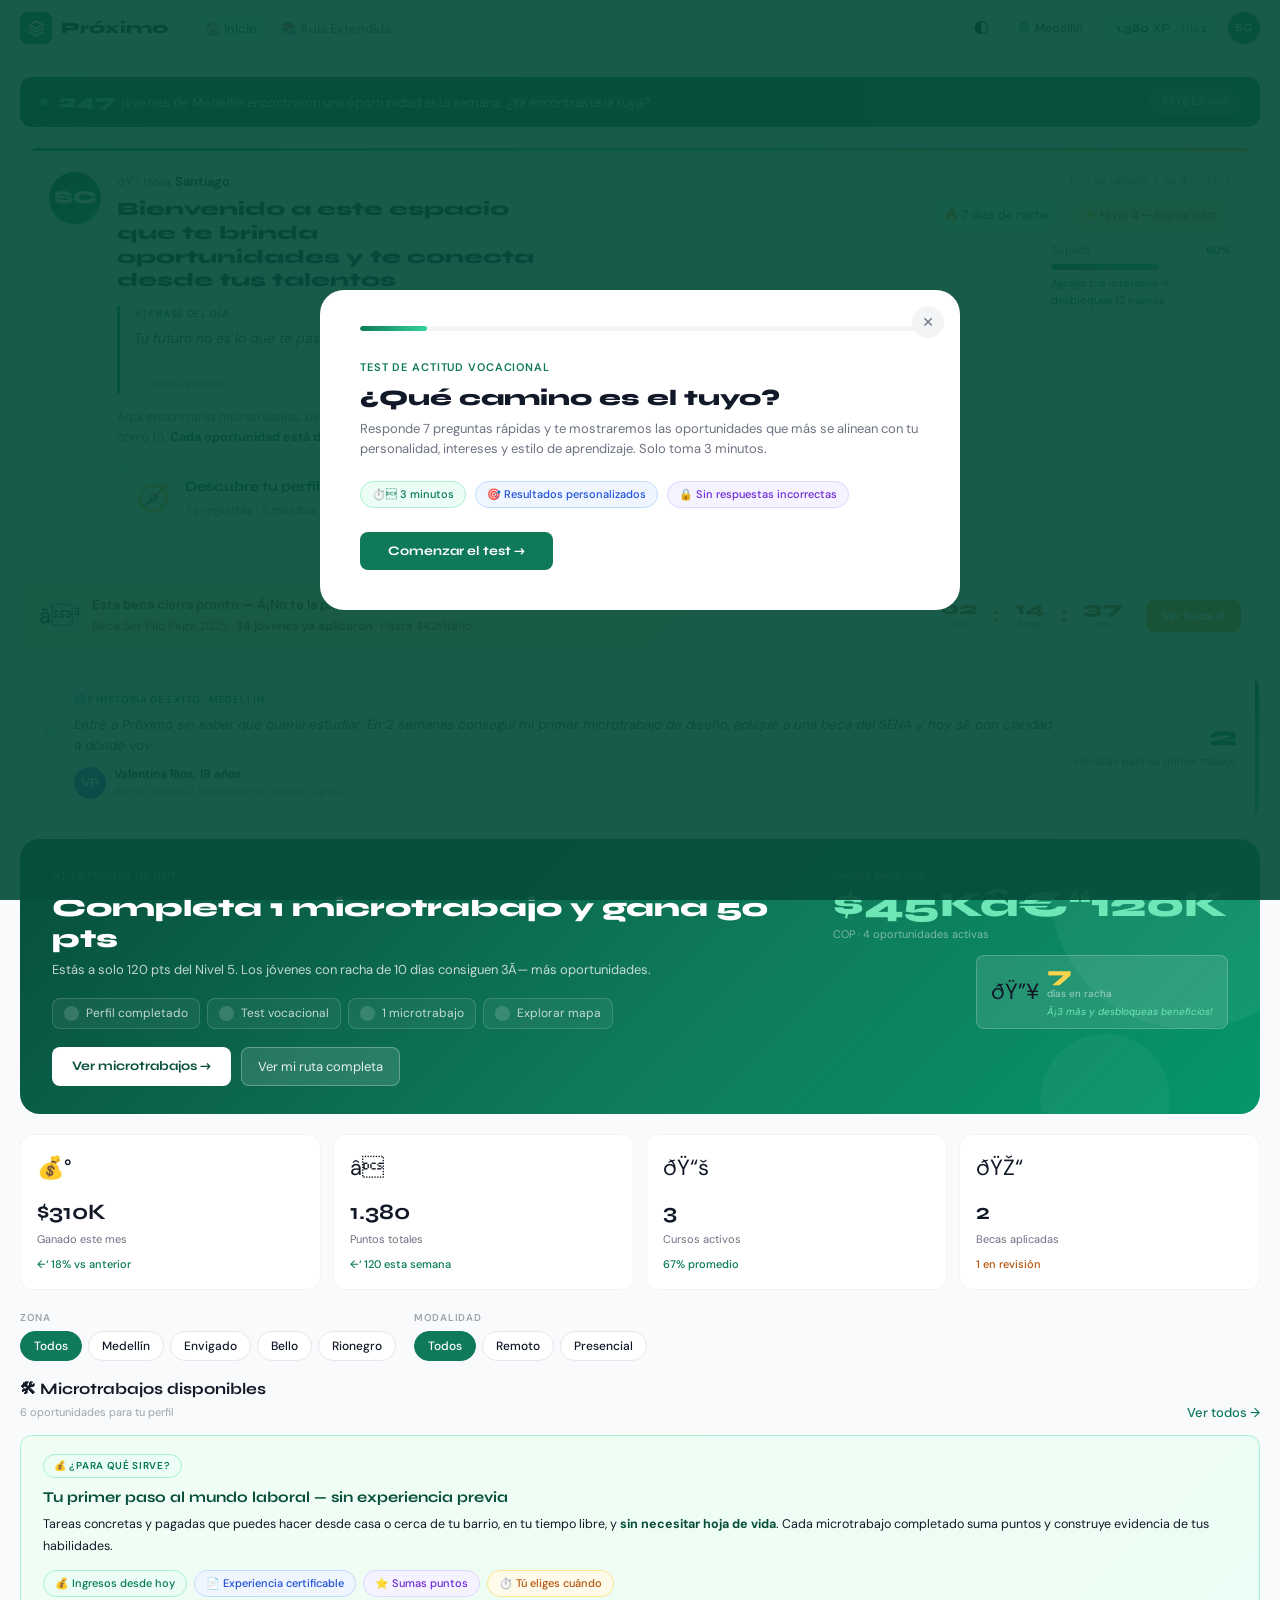
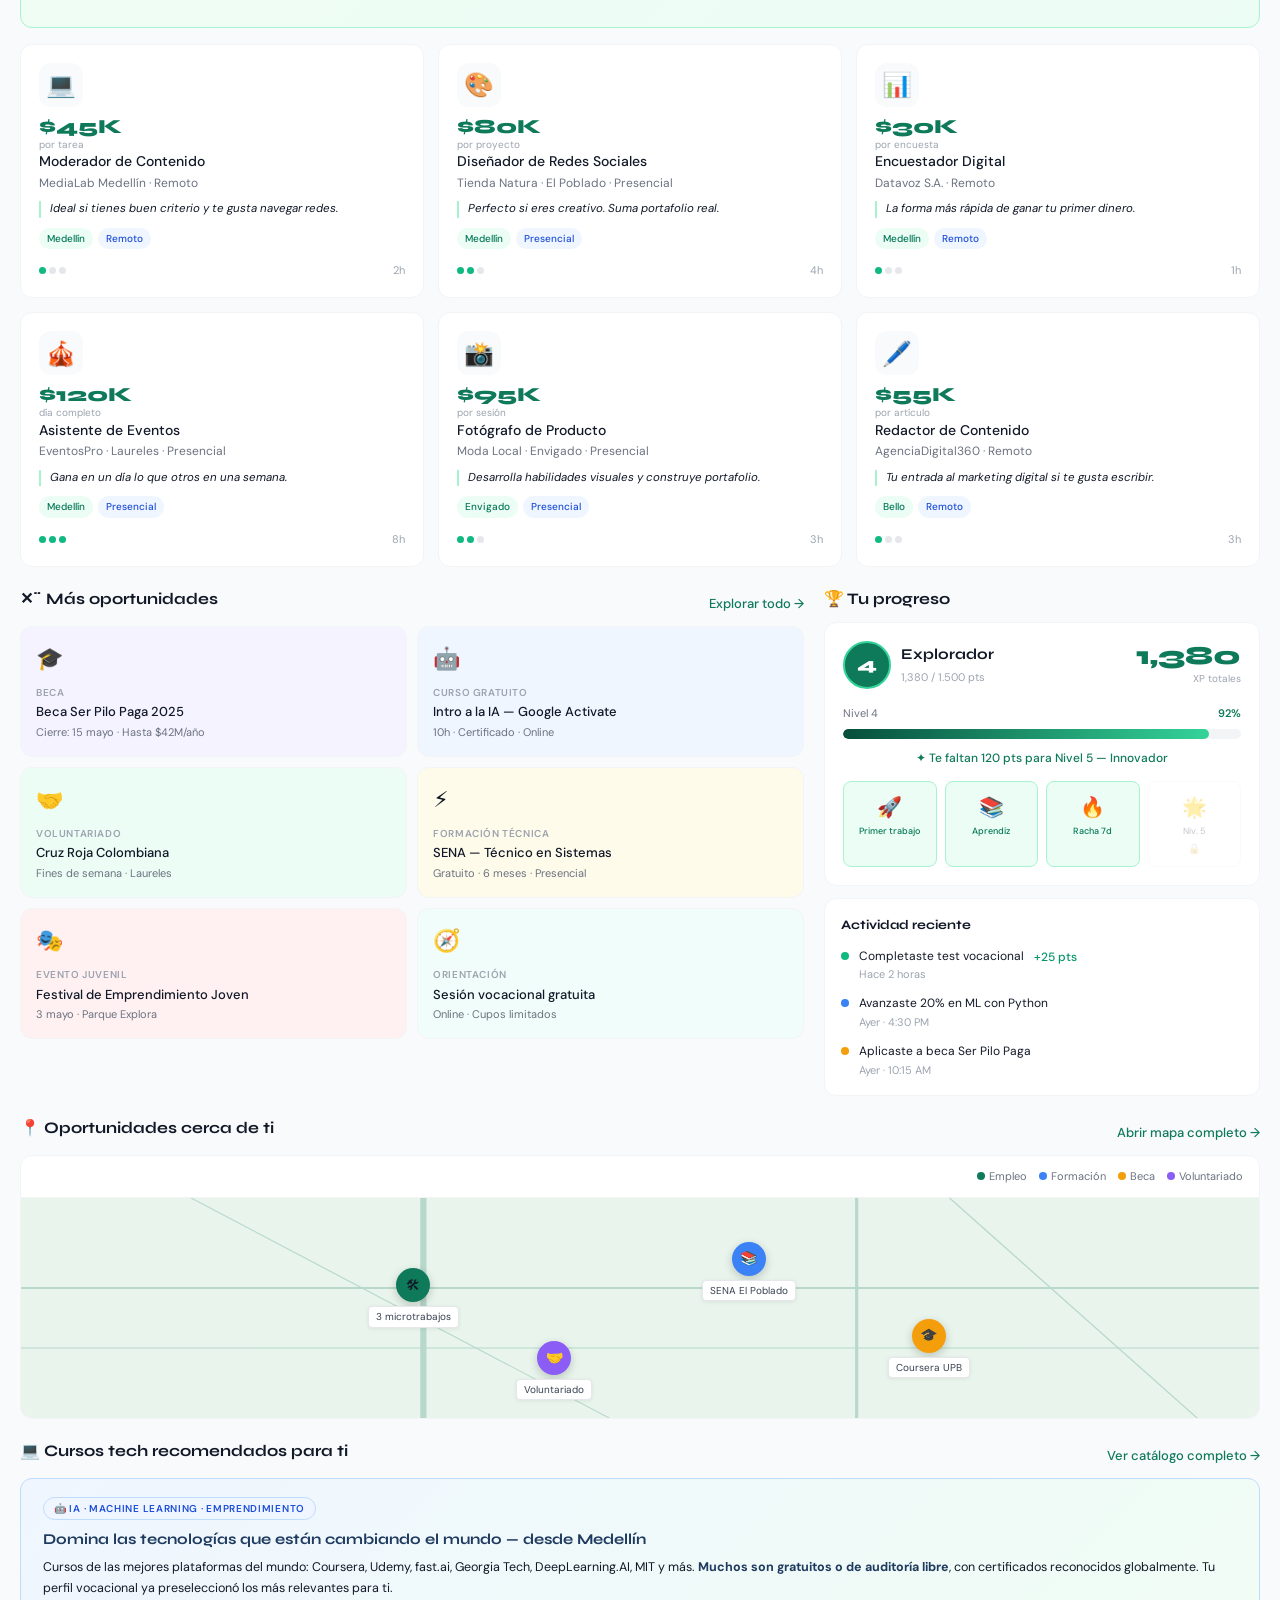
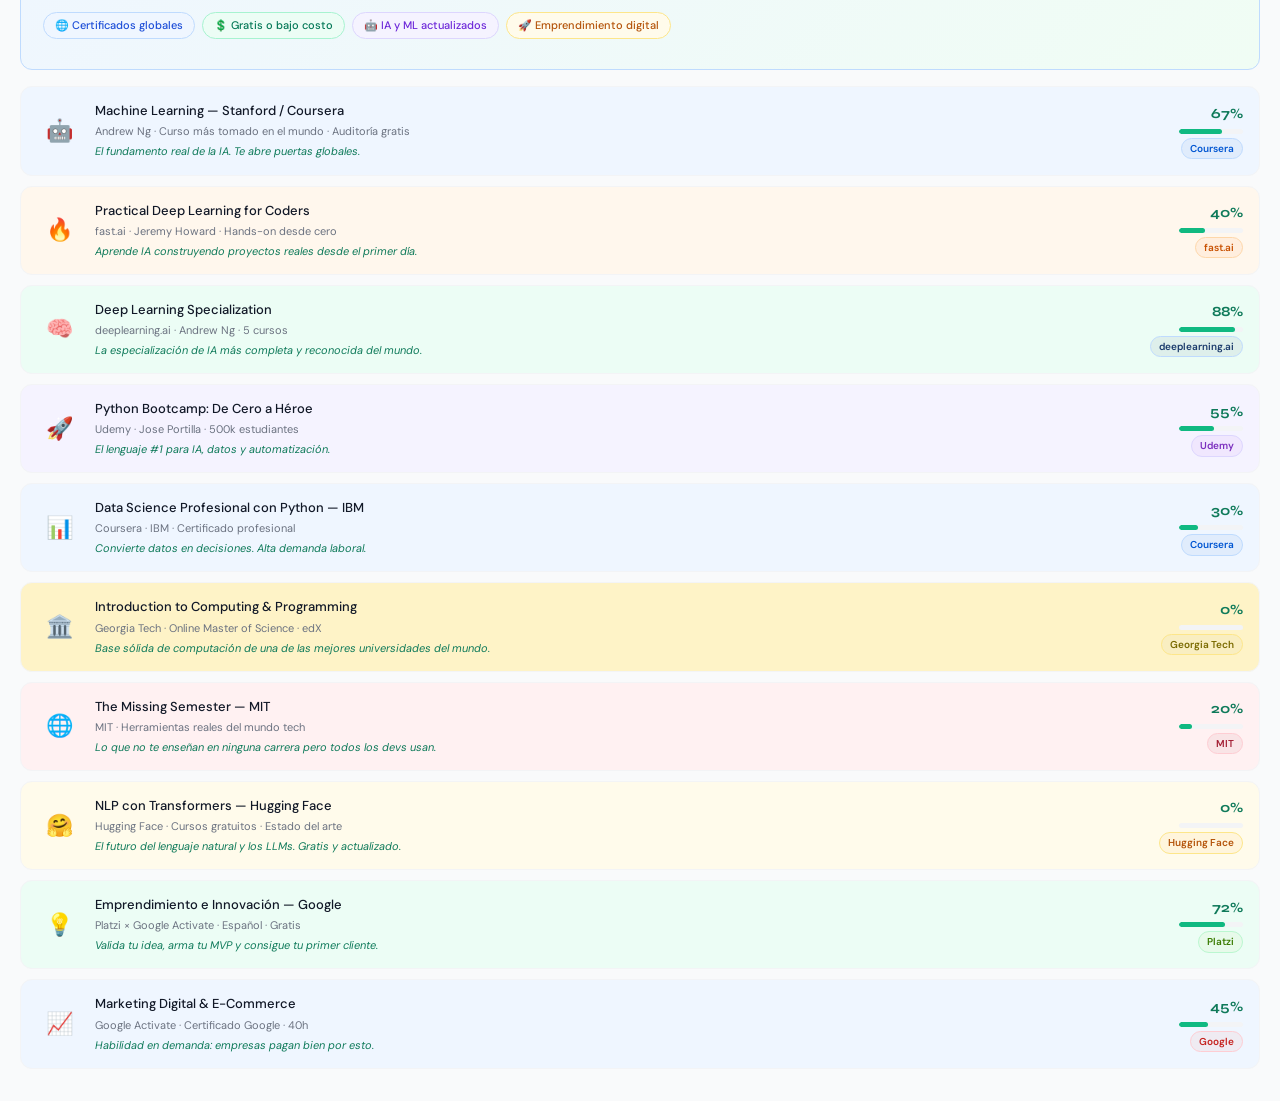
==== commit 6e38802d: "modularizacion y refactorizacion: codigo fucional" ====
--- a/pag.html
+++ b/pag.html
@@ -6,447 +6,15 @@
 <title>Próximo</title>
 <link rel="preconnect" href="https://fonts.googleapis.com"/>
 <link href="https://fonts.googleapis.com/css2?family=Syne:wght@700;800&family=DM+Sans:ital,wght@0,300;0,400;0,500;1,400&display=swap" rel="stylesheet"/>
-<style>
-*,*::before,*::after{box-sizing:border-box;margin:0;padding:0}
-:root{
-  --brand:#0F7A5A;--brand-dark:#064E3B;--brand-mid:#059669;
-  --brand-pale:#ECFDF5;--brand-light:#A7F3D0;
-  --accent:#F59E0B;--accent-pale:#FEF3C7;
-  --gray-50:#F9FAFB;--gray-100:#F3F4F6;--gray-200:#E5E7EB;
-  --gray-400:#9CA3AF;--gray-500:#6B7280;--gray-700:#374151;--gray-900:#111827;
-  --blue-50:#EFF6FF;--blue-200:#BFDBFE;--blue-700:#1D4ED8;
-  --violet-50:#F5F3FF;--violet-200:#DDD6FE;--violet-700:#6D28D9;
-  --amber-50:#FFFBEB;--amber-200:#FDE68A;--amber-700:#B45309;
-  --rose-50:#FFF1F2;--rose-700:#BE123C;
-  --teal-50:#F0FDFA;--teal-200:#99F6E4;--teal-700:#0F766E;
-  --em50:#ECFDF5;--em200:#A7F3D0;--em400:#34D399;--em500:#10B981;--em600:#059669;--em700:#047857;
-  --shadow-sm:0 1px 3px rgba(0,0,0,.08);--shadow-md:0 4px 16px rgba(0,0,0,.10);
-  --r-sm:8px;--r-md:12px;--r-lg:16px;--r-xl:20px;--r-full:9999px;
-}
-html{scroll-behavior:smooth}
-body{font-family:'DM Sans',system-ui,sans-serif;background:var(--gray-50);color:var(--gray-900);min-height:100vh;font-size:14px;line-height:1.55}
-button{font-family:'DM Sans',system-ui,sans-serif;cursor:pointer;border:none;background:none;outline:none}
-button:focus-visible{outline:2px solid var(--brand);outline-offset:2px}
-.fd{font-family:'Syne',sans-serif}
-
-/* HEADER */
-.header{position:sticky;top:0;z-index:100;background:#fff;border-bottom:1px solid var(--gray-100);box-shadow:var(--shadow-sm)}
-.header-inner{max-width:1280px;margin:0 auto;padding:0 20px;height:56px;display:flex;align-items:center;gap:14px}
-.logo{display:flex;align-items:center;gap:9px;flex-shrink:0}
-.logo-icon{width:32px;height:32px;background:var(--brand);border-radius:var(--r-sm);display:flex;align-items:center;justify-content:center}
-.logo-icon svg{width:17px;height:17px;stroke:#fff;fill:none;stroke-width:2.5;stroke-linecap:round;stroke-linejoin:round}
-.logo-name{font-family:'Syne',sans-serif;font-weight:800;font-size:16px;color:var(--gray-900)}
-.desktop-nav{display:flex;align-items:center;gap:2px;margin-left:12px}
-.nav-btn{padding:6px 11px;border-radius:var(--r-sm);font-size:13px;font-weight:500;color:var(--gray-500);transition:all .15s}
-.nav-btn:hover{color:var(--gray-900);background:var(--gray-50)}
-.nav-btn.active{background:var(--em50);color:var(--em700)}
-.header-right{margin-left:auto;display:flex;align-items:center;gap:9px}
-.loc-chip{display:flex;align-items:center;gap:5px;padding:5px 11px;background:var(--gray-50);border:1px solid var(--gray-200);border-radius:var(--r-sm);font-size:12px;font-weight:500;color:var(--gray-700)}
-.loc-chip svg{width:12px;height:12px;stroke:var(--em600);fill:none;stroke-width:2.5;stroke-linecap:round}
-.xp-chip{display:flex;align-items:center;gap:5px;padding:5px 11px;background:var(--em50);border:1px solid var(--em200);border-radius:var(--r-sm);font-size:12px;font-weight:700;color:var(--em700);font-family:'Syne',sans-serif}
-.xp-chip em{font-weight:400;font-style:normal;color:var(--em600)}
-.avatar{width:32px;height:32px;background:var(--brand);border-radius:50%;display:flex;align-items:center;justify-content:center;color:#fff;font-size:11px;font-weight:700;font-family:'Syne',sans-serif;flex-shrink:0}
-.burger{padding:6px;border-radius:var(--r-sm);display:none}
-.burger:hover{background:var(--gray-100)}
-.burger svg{width:20px;height:20px;stroke:var(--gray-600);fill:none;stroke-width:2;stroke-linecap:round}
-.mob-menu{display:none;flex-direction:column;gap:3px;padding:10px 16px;border-top:1px solid var(--gray-100);background:#fff}
-.mob-menu.open{display:flex}
-.mob-menu .nav-btn{text-align:left;padding:8px 11px}
-
-/* LAYOUT */
-.main{max-width:1280px;margin:0 auto;padding:20px 20px 32px;display:flex;flex-direction:column;gap:20px}
-
-/* ANIMATIONS */
-@keyframes fadeUp{from{opacity:0;transform:translateY(10px)}}
-@keyframes pulse{0%,100%{opacity:1;transform:scale(1)}50%{opacity:.6;transform:scale(.8)}}
-.anim{animation:fadeUp .4s ease-out both}
-
-/* =============================================
-   VOCATIONAL TEST OVERLAY
-   ============================================= */
-#voc-overlay{
-  position:fixed;inset:0;z-index:500;
-  background:rgba(6,78,59,.92);
-  display:flex;align-items:center;justify-content:center;
-  padding:20px;
-  animation:fadeUp .35s ease-out;
-}
-.voc-box{
-  background:#fff;border-radius:24px;
-  max-width:640px;width:100%;
-  max-height:88vh;overflow-y:auto;
-  padding:36px 40px 40px;
-  position:relative;
-}
-.voc-progress-bar{height:5px;background:var(--gray-100);border-radius:var(--r-full);margin-bottom:28px;overflow:hidden}
-.voc-progress-fill{height:100%;background:linear-gradient(90deg,var(--brand),var(--em400));border-radius:var(--r-full);transition:width .5s ease}
-.voc-step{display:none}
-.voc-step.active{display:block}
-.voc-eyebrow{font-size:11px;font-weight:600;color:var(--brand);text-transform:uppercase;letter-spacing:.08em;margin-bottom:8px}
-.voc-question{font-family:'Syne',sans-serif;font-size:clamp(17px,2.5vw,22px);font-weight:800;color:var(--gray-900);line-height:1.3;margin-bottom:6px}
-.voc-hint{font-size:13px;color:var(--gray-500);margin-bottom:22px;line-height:1.55}
-.voc-options{display:flex;flex-direction:column;gap:10px}
-.voc-opt{
-  display:flex;align-items:flex-start;gap:14px;
-  padding:14px 18px;border-radius:var(--r-md);
-  border:1.5px solid var(--gray-200);background:#fff;
-  cursor:pointer;text-align:left;transition:all .18s;
-  font-size:13.5px;color:var(--gray-700);line-height:1.45;
-}
-.voc-opt:hover{border-color:var(--brand);background:var(--em50)}
-.voc-opt.selected{border-color:var(--brand);background:var(--em50);color:var(--brand-dark)}
-.voc-opt-icon{font-size:22px;flex-shrink:0;margin-top:1px}
-.voc-opt-body strong{display:block;font-weight:500;color:var(--gray-900);margin-bottom:2px;font-size:14px}
-.voc-opt.selected .voc-opt-body strong{color:var(--brand-dark)}
-.voc-nav{display:flex;align-items:center;justify-content:space-between;margin-top:28px;flex-wrap:wrap;gap:10px}
-.voc-back{font-size:13px;color:var(--gray-400);padding:9px 16px;border-radius:var(--r-sm);border:1px solid var(--gray-200)}
-.voc-back:hover{color:var(--gray-700);background:var(--gray-50)}
-.voc-next{font-family:'Syne',sans-serif;font-size:13px;font-weight:700;padding:11px 28px;border-radius:var(--r-sm);background:var(--brand);color:#fff;border:none;cursor:pointer;transition:all .15s}
-.voc-next:hover{background:var(--brand-dark)}
-.voc-next:disabled{opacity:.4;cursor:not-allowed}
-.voc-step-counter{font-size:12px;color:var(--gray-400)}
-/* RESULT */
-.voc-result-header{text-align:center;margin-bottom:28px}
-.voc-result-icon{width:72px;height:72px;border-radius:50%;background:var(--em50);display:flex;align-items:center;justify-content:center;font-size:34px;margin:0 auto 16px;border:2px solid var(--em200)}
-.voc-result-title{font-family:'Syne',sans-serif;font-size:clamp(19px,3vw,26px);font-weight:800;color:var(--gray-900);margin-bottom:6px}
-.voc-result-sub{font-size:14px;color:var(--gray-500);line-height:1.65;max-width:460px;margin:0 auto}
-.voc-traits{display:grid;grid-template-columns:1fr 1fr;gap:9px;margin-bottom:24px}
-.voc-trait{background:var(--gray-50);border:1px solid var(--gray-100);border-radius:var(--r-md);padding:12px 14px}
-.voc-trait-name{font-size:12px;font-weight:600;color:var(--gray-700);margin-bottom:5px}
-.voc-trait-bar{height:6px;background:var(--gray-200);border-radius:var(--r-full);overflow:hidden}
-.voc-trait-fill{height:100%;border-radius:var(--r-full)}
-.voc-recs{margin-bottom:24px}
-.voc-recs-title{font-family:'Syne',sans-serif;font-size:14px;font-weight:700;color:var(--gray-900);margin-bottom:12px}
-.voc-rec-item{display:flex;align-items:flex-start;gap:11px;padding:12px 14px;border-radius:var(--r-md);border:1px solid var(--gray-100);background:#fff;margin-bottom:8px}
-.voc-rec-emoji{font-size:20px;flex-shrink:0;margin-top:1px}
-.voc-rec-body strong{display:block;font-size:13px;font-weight:500;color:var(--gray-900);margin-bottom:2px}
-.voc-rec-body span{font-size:11.5px;color:var(--gray-500)}
-.voc-cta-row{display:flex;gap:10px;flex-wrap:wrap}
-.btn-brand{font-family:'Syne',sans-serif;font-size:13px;font-weight:700;padding:11px 24px;border-radius:var(--r-sm);background:var(--brand);color:#fff;cursor:pointer;transition:all .15s;border:none}
-.btn-brand:hover{background:var(--brand-dark)}
-.btn-outline{font-size:13px;font-weight:500;padding:11px 20px;border-radius:var(--r-sm);background:#fff;color:var(--brand);border:1.5px solid var(--brand);cursor:pointer;transition:all .15s}
-.btn-outline:hover{background:var(--em50)}
-
-/* IMPACT TICKER */
-.impact-ticker{display:flex;align-items:center;gap:10px;background:linear-gradient(90deg,#064E3B,#0F7A5A);border-radius:var(--r-md);padding:11px 20px}
-.ticker-dot{width:8px;height:8px;border-radius:50%;background:#34D399;flex-shrink:0;animation:pulse 2s infinite}
-.ticker-text{font-size:13px;color:rgba(255,255,255,.9);flex:1}
-.ticker-text strong{color:#6EE7B7;font-weight:600}
-.ticker-count{font-family:'Syne',sans-serif;font-size:18px;font-weight:800;color:#6EE7B7;margin-right:2px}
-.ticker-badge{font-size:11px;font-weight:500;padding:3px 10px;border-radius:var(--r-full);background:rgba(255,255,255,.15);color:rgba(255,255,255,.85);border:1px solid rgba(255,255,255,.2);flex-shrink:0}
-
-/* WELCOME */
-.welcome{background:#fff;border:1px solid var(--gray-100);border-radius:var(--r-xl);padding:24px 28px;display:flex;align-items:flex-start;justify-content:space-between;gap:20px;flex-wrap:wrap;position:relative;overflow:hidden}
-.welcome::before{content:'';position:absolute;top:0;left:0;right:0;height:3px;background:linear-gradient(90deg,var(--brand),var(--em400),var(--accent))}
-.welcome-left{display:flex;align-items:flex-start;gap:16px;flex:1;min-width:260px}
-.welcome-avatar{width:52px;height:52px;background:linear-gradient(135deg,var(--brand-dark),var(--brand-mid));border-radius:50%;display:flex;align-items:center;justify-content:center;font-family:'Syne',sans-serif;font-size:18px;font-weight:800;color:#fff;flex-shrink:0;box-shadow:0 4px 14px rgba(15,122,90,.3)}
-.welcome-greeting{font-size:13px;color:var(--gray-500);margin-bottom:5px}
-.welcome-greeting strong{color:var(--gray-900);font-weight:600}
-.welcome-name{font-family:'Syne',sans-serif;font-size:clamp(15px,2vw,19px);font-weight:800;color:var(--gray-900);line-height:1.25;margin-bottom:14px;max-width:420px}
-.quote-box{border-left:3px solid var(--brand);padding-left:14px;margin-bottom:14px}
-.quote-label{font-size:10px;font-weight:600;color:var(--brand);text-transform:uppercase;letter-spacing:.07em;margin-bottom:5px}
-.quote-text{font-size:14px;font-style:italic;color:var(--gray-700);line-height:1.6;min-height:44px;transition:opacity .4s}
-.quote-text.fade{opacity:0}
-.quote-author{font-size:11px;color:var(--gray-400);margin-top:5px}
-.welcome-purpose{font-size:12.5px;color:var(--gray-500);line-height:1.65;max-width:500px}
-.welcome-purpose strong{color:var(--brand-dark)}
-.welcome-right{display:flex;flex-direction:column;align-items:flex-end;gap:10px;flex-shrink:0}
-.welcome-date{font-size:11px;color:var(--gray-400)}
-.w-badges{display:flex;gap:7px;flex-wrap:wrap;justify-content:flex-end}
-.w-badge{display:flex;align-items:center;gap:5px;padding:6px 12px;border-radius:var(--r-full);font-size:12px;font-weight:500}
-.w-badge-g{background:var(--em50);color:var(--em700);border:1px solid var(--em200)}
-.w-badge-a{background:var(--accent-pale);color:var(--amber-700);border:1px solid var(--amber-200)}
-.voc-banner{background:linear-gradient(135deg,#ECFDF5,#EFF6FF);border:1.5px solid var(--em200);border-radius:var(--r-md);padding:13px 18px;display:flex;align-items:center;gap:14px;flex-wrap:wrap;margin-top:4px;cursor:pointer;transition:all .18s}
-.voc-banner:hover{border-color:var(--brand);box-shadow:0 4px 16px rgba(15,122,90,.12)}
-.voc-banner-icon{font-size:28px;flex-shrink:0}
-.voc-banner-body{flex:1;min-width:180px}
-.voc-banner-title{font-family:'Syne',sans-serif;font-size:14px;font-weight:700;color:var(--brand-dark);margin-bottom:3px}
-.voc-banner-sub{font-size:12px;color:var(--gray-500)}
-.voc-banner-btn{font-family:'Syne',sans-serif;font-size:12px;font-weight:700;padding:9px 20px;background:var(--brand);color:#fff;border-radius:var(--r-sm);border:none;cursor:pointer;white-space:nowrap;transition:all .15s;flex-shrink:0}
-.voc-banner-btn:hover{background:var(--brand-dark)}
-.voc-done-chip{background:var(--em50);border:1px solid var(--em200);border-radius:var(--r-sm);padding:9px 16px;font-size:12px;color:var(--em700);font-weight:500;display:flex;align-items:center;gap:7px}
-
-/* ONBOARD */
-.onboard-bar{width:180px}
-.onboard-label{display:flex;justify-content:space-between;font-size:11px;color:var(--gray-500);margin-bottom:5px}
-.onboard-pct{font-weight:600;color:var(--brand)}
-.onboard-track{height:6px;background:var(--gray-100);border-radius:var(--r-full);overflow:hidden}
-.onboard-fill{height:100%;background:linear-gradient(90deg,var(--brand),var(--em400));border-radius:var(--r-full);animation:onbAnim 1s ease-out .6s both}
-@keyframes onbAnim{from{width:0}}
-.onboard-cta{font-size:11px;color:var(--brand);font-weight:500;margin-top:5px;cursor:pointer}
-.onboard-cta:hover{text-decoration:underline}
-
-/* FOMO BANNER */
-.fomo-banner{display:flex;align-items:center;gap:12px;background:linear-gradient(135deg,#FEF3C7,#FFF7ED);border:1px solid #FDE68A;border-radius:var(--r-md);padding:13px 18px;flex-wrap:wrap}
-.fomo-icon{font-size:22px;flex-shrink:0}
-.fomo-body{flex:1;min-width:180px}
-.fomo-title{font-size:13px;font-weight:600;color:#78350F;margin-bottom:2px}
-.fomo-sub{font-size:12px;color:#92400E}
-.fomo-sub strong{color:#B45309}
-.fomo-timer{display:flex;align-items:center;gap:5px;flex-shrink:0}
-.timer-block{background:#fff;border:1px solid var(--amber-200);border-radius:6px;padding:6px 10px;text-align:center;min-width:40px}
-.timer-num{font-family:'Syne',sans-serif;font-size:18px;font-weight:800;color:#B45309;line-height:1}
-.timer-lbl{font-size:9px;color:#92400E;margin-top:1px}
-.timer-sep{font-family:'Syne',sans-serif;font-size:18px;font-weight:800;color:#D97706}
-.fomo-btn{background:var(--accent);color:#fff;font-weight:700;font-size:12px;padding:8px 16px;border-radius:var(--r-sm);cursor:pointer;transition:all .15s;white-space:nowrap;flex-shrink:0}
-.fomo-btn:hover{background:#D97706;transform:translateY(-1px)}
-
-/* STORY */
-.story-card{background:#fff;border:1px solid var(--gray-100);border-radius:var(--r-lg);padding:18px 22px;display:flex;align-items:center;gap:16px;flex-wrap:wrap;position:relative;overflow:hidden}
-.story-card::after{content:'';position:absolute;right:0;top:0;bottom:0;width:4px;background:linear-gradient(180deg,var(--brand),var(--em400))}
-.story-qmark{font-family:'Syne',sans-serif;font-size:48px;color:var(--em200);line-height:.8;flex-shrink:0;margin-top:-6px}
-.story-body{flex:1;min-width:200px}
-.story-tag{font-size:10px;font-weight:600;color:var(--brand);text-transform:uppercase;letter-spacing:.07em;margin-bottom:6px}
-.story-text{font-size:13.5px;font-style:italic;color:var(--gray-700);line-height:1.6;margin-bottom:8px}
-.story-person{display:flex;align-items:center;gap:8px}
-.story-av{width:32px;height:32px;border-radius:50%;background:linear-gradient(135deg,#7C3AED,#4F46E5);display:flex;align-items:center;justify-content:center;color:#fff;font-weight:700;font-size:12px;font-family:'Syne',sans-serif}
-.story-name{font-size:12px;font-weight:600;color:var(--gray-900)}
-.story-detail{font-size:11px;color:var(--gray-400)}
-.story-stat{text-align:right;flex-shrink:0}
-.story-stat-num{font-family:'Syne',sans-serif;font-size:28px;font-weight:800;color:var(--brand);line-height:1}
-.story-stat-lbl{font-size:11px;color:var(--gray-500);margin-top:3px}
-
-/* HERO */
-.hero{border-radius:var(--r-xl);overflow:hidden;background:linear-gradient(135deg,#064E3B 0%,#0F7A5A 55%,#059669 100%);position:relative;padding:28px 32px}
-.hero-c1{position:absolute;width:280px;height:280px;border-radius:50%;background:rgba(255,255,255,.05);top:-90px;right:-70px;pointer-events:none}
-.hero-c2{position:absolute;width:130px;height:130px;border-radius:50%;background:rgba(255,255,255,.04);bottom:-50px;right:90px;pointer-events:none}
-.hero-inner{display:flex;flex-wrap:wrap;gap:24px;position:relative;z-index:1}
-.hero-left{flex:1;min-width:240px}
-.hero-eyebrow{font-size:11px;color:rgba(255,255,255,.55);letter-spacing:.08em;text-transform:uppercase;margin-bottom:7px}
-.hero-title{font-family:'Syne',sans-serif;font-size:clamp(18px,2.8vw,26px);font-weight:800;color:#fff;line-height:1.2;margin-bottom:6px}
-.hero-sub{font-size:13px;color:rgba(255,255,255,.75);margin-bottom:18px}
-.hero-tasks{display:flex;flex-wrap:wrap;gap:7px;margin-bottom:18px}
-.hero-task{display:flex;align-items:center;gap:7px;padding:5px 11px;border-radius:var(--r-sm);border:1px solid rgba(255,255,255,.2);font-size:12px;color:#fff}
-.hero-task.done{background:rgba(255,255,255,.18)}
-.hero-task.todo{background:rgba(255,255,255,.07);opacity:.75}
-.task-dot{width:15px;height:15px;border-radius:50%;display:flex;align-items:center;justify-content:center;flex-shrink:0}
-.task-dot.done{background:var(--em400)}.task-dot.todo{background:rgba(255,255,255,.2)}
-.task-dot svg{width:9px;height:9px;stroke:#fff;fill:none;stroke-width:2.5;stroke-linecap:round}
-.hero-btns{display:flex;gap:10px;flex-wrap:wrap}
-.btn-white{display:inline-flex;align-items:center;gap:6px;background:#fff;color:#064E3B;font-family:'Syne',sans-serif;font-weight:700;font-size:13px;padding:10px 20px;border-radius:var(--r-sm);border:none;cursor:pointer;transition:all .15s;white-space:nowrap}
-.btn-white:hover{box-shadow:0 6px 20px rgba(0,0,0,.15);transform:translateY(-1px)}
-.btn-glass{display:inline-flex;align-items:center;background:rgba(255,255,255,.12);color:rgba(255,255,255,.88);font-size:13px;padding:10px 16px;border-radius:var(--r-sm);border:1px solid rgba(255,255,255,.28);cursor:pointer;transition:all .15s;white-space:nowrap}
-.btn-glass:hover{background:rgba(255,255,255,.2)}
-.hero-right{display:flex;flex-direction:column;align-items:flex-end;gap:12px;flex-shrink:0}
-.hero-earn-lbl{font-size:11px;color:rgba(255,255,255,.55);margin-bottom:2px}
-.hero-earn-amt{font-family:'Syne',sans-serif;font-size:clamp(22px,3.5vw,36px);font-weight:800;color:#6EE7B7;line-height:1}
-.hero-earn-sub{font-size:11px;color:rgba(255,255,255,.45);margin-top:3px}
-.streak-box{display:flex;align-items:center;gap:8px;background:rgba(255,255,255,.11);border:1px solid rgba(255,255,255,.2);border-radius:var(--r-sm);padding:8px 14px}
-.streak-fire{font-size:22px}
-.streak-num{font-family:'Syne',sans-serif;font-size:22px;font-weight:800;color:#FCD34D;line-height:1}
-.streak-lbl{font-size:10px;color:rgba(255,255,255,.55)}
-.streak-tip{font-size:10px;color:#6EE7B7;margin-top:3px;font-style:italic}
-
-/* STATS */
-.stats-grid{display:grid;grid-template-columns:repeat(4,minmax(0,1fr));gap:12px}
-.stat-card{background:#fff;border:1px solid var(--gray-100);border-radius:var(--r-md);padding:16px;transition:transform .18s,box-shadow .18s}
-.stat-card:hover{transform:translateY(-3px);box-shadow:var(--shadow-md)}
-.stat-emoji{font-size:22px;display:block;margin-bottom:10px}
-.stat-val{font-family:'Syne',sans-serif;font-size:22px;font-weight:700;color:var(--gray-900)}
-.stat-lbl{font-size:11px;color:var(--gray-500);margin-top:2px}
-.stat-delta{font-size:11px;font-weight:500;margin-top:8px}
-.d-up{color:var(--em700)}.d-neu{color:var(--amber-700)}
-
-/* SEC */
-.sec-hd{display:flex;align-items:flex-end;justify-content:space-between;margin-bottom:14px}
-.sec-title{font-family:'Syne',sans-serif;font-size:16px;font-weight:700;color:var(--gray-900)}
-.sec-sub{font-size:11px;color:var(--gray-400);margin-top:2px}
-.sec-link{font-size:13px;font-weight:500;color:var(--brand);cursor:pointer}
-.sec-link:hover{text-decoration:underline}
-
-/* INTRO BLOCK */
-.sec-intro{border-radius:var(--r-md);padding:18px 22px;margin-bottom:16px}
-.sec-intro-tag{display:inline-flex;align-items:center;gap:5px;font-size:10px;font-weight:600;text-transform:uppercase;letter-spacing:.07em;padding:3px 10px;border-radius:var(--r-full);margin-bottom:10px}
-.sec-intro-title{font-family:'Syne',sans-serif;font-size:15px;font-weight:700;margin-bottom:7px;line-height:1.3}
-.sec-intro-text{font-size:12.5px;line-height:1.7;margin-bottom:13px}
-.sec-intro-benefits{display:flex;flex-wrap:wrap;gap:7px;margin-bottom:12px}
-.sec-intro-action{font-size:12px;font-weight:600;display:flex;align-items:center;gap:4px}
-.si-jobs{background:linear-gradient(135deg,#F0FDF4,#ECFDF5);border:1px solid var(--em200)}
-.si-jobs .sec-intro-tag{background:var(--em50);color:var(--em700);border:1px solid var(--em200)}
-.si-jobs .sec-intro-title,.si-jobs .sec-intro-text strong{color:var(--brand-dark)}
-.si-jobs .sec-intro-text{color:var(--gray-600)}
-.si-jobs .sec-intro-action{color:var(--brand)}
-.si-map{background:linear-gradient(135deg,#EFF6FF,#EDE9FE);border:1px solid #C7D2FE}
-.si-map .sec-intro-tag{background:#E0E7FF;color:#3730A3;border:1px solid #C7D2FE}
-.si-map .sec-intro-title,.si-map .sec-intro-text strong{color:#1E1B4B}
-.si-map .sec-intro-text{color:var(--gray-600)}
-.si-map .sec-intro-action{color:#4F46E5}
-.si-courses{background:linear-gradient(135deg,#EFF6FF,#F0FDF4);border:1px solid var(--blue-200)}
-.si-courses .sec-intro-tag{background:var(--blue-50);color:var(--blue-700);border:1px solid var(--blue-200)}
-.si-courses .sec-intro-title,.si-courses .sec-intro-text strong{color:#1E3A5F}
-.si-courses .sec-intro-text{color:var(--gray-600)}
-.si-courses .sec-intro-action{color:var(--blue-700)}
-.si-prog{background:linear-gradient(135deg,#FDF4FF,#F5F3FF);border:1px solid #E9D5FF}
-.si-prog .sec-intro-tag{background:#F3E8FF;color:#6D28D9;border:1px solid var(--violet-200)}
-.si-prog .sec-intro-title,.si-prog .sec-intro-text strong{color:#3B0764}
-.si-prog .sec-intro-text{color:var(--gray-600)}
-.si-prog .sec-intro-action{color:#7C3AED}
-.bpill{font-size:11px;font-weight:500;padding:4px 11px;border-radius:var(--r-full)}
-.bp-g{background:var(--em50);color:var(--em700);border:1px solid var(--em200)}
-.bp-b{background:var(--blue-50);color:var(--blue-700);border:1px solid var(--blue-200)}
-.bp-v{background:var(--violet-50);color:var(--violet-700);border:1px solid var(--violet-200)}
-.bp-a{background:var(--amber-50);color:var(--amber-700);border:1px solid var(--amber-200)}
-.bp-t{background:var(--teal-50);color:var(--teal-700);border:1px solid var(--teal-200)}
-.bp-r{background:var(--rose-50);color:var(--rose-700);border:1px solid #FECDD3}
-
-/* FILTERS */
-.filters-row{display:flex;flex-wrap:wrap;gap:18px;align-items:flex-end}
-.filter-group{display:flex;flex-direction:column;gap:6px}
-.filter-label{font-size:10px;font-weight:600;color:var(--gray-400);text-transform:uppercase;letter-spacing:.07em}
-.pills{display:flex;flex-wrap:wrap;gap:6px}
-.pill{font-size:12px;font-weight:500;padding:6px 13px;border-radius:var(--r-full);border:1px solid var(--gray-200);background:#fff;color:var(--gray-600);cursor:pointer;transition:all .15s}
-.pill:hover{border-color:var(--brand)}
-.pill.active{background:var(--brand);color:#fff;border-color:var(--brand)}
-
-/* JOB CARDS */
-.jobs-grid{display:grid;grid-template-columns:repeat(3,minmax(0,1fr));gap:14px}
-.job-card{background:#fff;border:1px solid var(--gray-100);border-radius:var(--r-md);padding:18px;transition:transform .18s,box-shadow .18s,border-color .18s;cursor:pointer;position:relative}
-.job-card:hover{transform:translateY(-4px);box-shadow:0 12px 32px rgba(0,0,0,.10);border-color:var(--gray-200)}
-.job-card-value{position:absolute;top:16px;right:16px;text-align:right}
-.job-pay-amount{font-family:'Syne',sans-serif;font-size:20px;font-weight:800;color:var(--brand);line-height:1}
-.job-pay-period{font-size:10px;color:var(--gray-400)}
-.job-emoji-wrap{width:44px;height:44px;border-radius:12px;background:var(--gray-50);display:flex;align-items:center;justify-content:center;font-size:24px;margin-bottom:10px}
-.job-title{font-size:14px;font-weight:500;color:var(--gray-900);margin-bottom:3px;line-height:1.3;padding-right:66px}
-.job-company{font-size:12px;color:var(--gray-500);margin-bottom:9px}
-.job-value-prop{font-size:11.5px;color:var(--gray-600);font-style:italic;margin-bottom:10px;line-height:1.45;border-left:2px solid var(--em200);padding-left:9px}
-.tags{display:flex;flex-wrap:wrap;gap:5px;margin-bottom:13px}
-.tag{font-size:10px;font-weight:500;padding:3px 8px;border-radius:var(--r-full)}
-.tag-g{background:var(--em50);color:var(--em700)}.tag-b{background:var(--blue-50);color:var(--blue-700)}
-.tag-a{background:var(--amber-50);color:var(--amber-700)}.tag-r{background:var(--rose-50);color:var(--rose-700)}
-.job-footer{display:flex;align-items:center;justify-content:space-between}
-.diff-dots{display:flex;align-items:center;gap:3px}
-.diff-dot{width:7px;height:7px;border-radius:50%}
-.dd-on{background:var(--em500)}.dd-off{background:var(--gray-200)}
-.diff-label{font-size:11px;color:var(--gray-400);margin-left:5px}
-.btn-apply{font-size:12px;font-weight:700;padding:7px 16px;border-radius:var(--r-sm);background:var(--brand);color:#fff;border:none;cursor:pointer;transition:all .15s}
-.btn-apply:hover{background:var(--brand-dark);transform:translateY(-1px)}
-.btn-apply.applied{background:var(--em400);cursor:default}
-
-/* TWO COL */
-.two-col{display:grid;grid-template-columns:minmax(0,1.8fr) minmax(0,1fr);gap:20px;align-items:start}
-
-/* OPPS */
-.opps-grid{display:grid;grid-template-columns:repeat(2,minmax(0,1fr));gap:10px}
-.opp-card{border-radius:var(--r-md);border:1px solid var(--gray-100);padding:15px;cursor:pointer;transition:transform .18s,box-shadow .18s}
-.opp-card:hover{transform:translateY(-3px);box-shadow:var(--shadow-md)}
-.opp-emoji{font-size:22px;display:block;margin-bottom:9px}
-.opp-type{font-size:10px;font-weight:600;text-transform:uppercase;letter-spacing:.06em;color:var(--gray-400);margin-bottom:3px}
-.opp-name{font-size:13px;font-weight:500;color:var(--gray-900);line-height:1.35;margin-bottom:3px}
-.opp-detail{font-size:11px;color:var(--gray-500)}
-.opp-v{background:var(--violet-50)}.opp-b{background:var(--blue-50)}
-.opp-e{background:var(--em50)}.opp-a{background:var(--amber-50)}
-.opp-r{background:var(--rose-50)}.opp-t{background:var(--teal-50)}
-
-/* GAMIFICATION */
-.prog-card{background:#fff;border:1px solid var(--gray-100);border-radius:var(--r-md);padding:18px;margin-bottom:12px}
-.level-row{display:flex;align-items:center;justify-content:space-between;margin-bottom:16px}
-.level-circle{width:48px;height:48px;border-radius:50%;background:var(--brand);display:flex;align-items:center;justify-content:center;font-family:'Syne',sans-serif;font-size:18px;font-weight:800;color:#fff;border:2px solid var(--em400);flex-shrink:0}
-.level-info{margin-left:10px}
-.level-name{font-family:'Syne',sans-serif;font-weight:700;font-size:15px;color:var(--gray-900)}
-.level-pts-lbl{font-size:11px;color:var(--gray-400);margin-top:2px}
-.pts-big{font-family:'Syne',sans-serif;font-size:26px;font-weight:800;color:var(--brand);line-height:1;text-align:right}
-.pts-big-lbl{font-size:10px;color:var(--gray-400);text-align:right;margin-top:2px}
-.prog-label-row{display:flex;justify-content:space-between;font-size:11px;color:var(--gray-500);margin-bottom:7px}
-.prog-pct{font-weight:600;color:var(--brand)}
-.prog-track{height:10px;background:var(--gray-100);border-radius:var(--r-full);overflow:hidden}
-.prog-fill{height:100%;background:linear-gradient(90deg,var(--brand-dark),var(--em400));border-radius:var(--r-full);animation:pfAnim 1.2s ease-out .3s both}
-@keyframes pfAnim{from{width:0!important}}
-.prog-milestone{font-size:12px;color:var(--brand);font-weight:500;text-align:center;margin-top:10px}
-.achievements{display:grid;grid-template-columns:repeat(4,1fr);gap:8px;margin-top:14px}
-.ach{display:flex;flex-direction:column;align-items:center;gap:3px;padding:10px 6px;border-radius:var(--r-sm);border:1px solid var(--gray-100);text-align:center}
-.ach.earned{border-color:var(--em200);background:var(--em50)}
-.ach-emoji{font-size:20px}
-.ach-name{font-size:9px;color:var(--gray-500);line-height:1.3}
-.ach.earned .ach-name{color:var(--em700);font-weight:500}
-.ach-lock{font-size:10px;opacity:.4}.ach-fade{opacity:.4}
-
-/* ACTIVITY */
-.activity-card{background:#fff;border:1px solid var(--gray-100);border-radius:var(--r-md);padding:16px}
-.activity-title{font-family:'Syne',sans-serif;font-weight:700;font-size:13px;color:var(--gray-900);margin-bottom:12px}
-.act-list{display:flex;flex-direction:column;gap:12px}
-.act-item{display:flex;align-items:flex-start;gap:10px}
-.act-dot{width:8px;height:8px;border-radius:50%;flex-shrink:0;margin-top:4px}
-.act-text{font-size:12px;color:var(--gray-600);line-height:1.4}
-.act-pts{font-size:12px;font-weight:500;color:var(--em600)}
-.act-time{font-size:11px;color:var(--gray-400);margin-top:2px}
-
-/* MAP */
-.map-card{background:#fff;border:1px solid var(--gray-100);border-radius:var(--r-md);overflow:hidden}
-.map-filters-bar{padding:12px 16px;border-bottom:1px solid var(--gray-100);display:flex;flex-wrap:wrap;align-items:center;gap:8px}
-.map-legend{margin-left:auto;display:flex;gap:12px}
-.legend-item{display:flex;align-items:center;gap:4px;font-size:11px;color:var(--gray-500)}
-.legend-dot{width:8px;height:8px;border-radius:50%}
-.map-area{height:220px;background:#E8F4EC;position:relative;overflow:hidden}
-.map-area svg{position:absolute;inset:0;width:100%;height:100%;opacity:.22}
-.map-pin{position:absolute;display:flex;flex-direction:column;align-items:center;cursor:pointer;transition:transform .18s}
-.map-pin:hover{transform:translateY(-5px)}
-.map-pin-circle{width:34px;height:34px;border-radius:50%;display:flex;align-items:center;justify-content:center;font-size:14px;box-shadow:0 3px 10px rgba(0,0,0,.2)}
-.map-pin-lbl{margin-top:4px;background:#fff;border:1px solid var(--gray-200);border-radius:4px;padding:2px 7px;font-size:10px;color:var(--gray-700);white-space:nowrap;box-shadow:0 1px 4px rgba(0,0,0,.07)}
-.map-badge{position:absolute;bottom:12px;right:12px;background:rgba(255,255,255,.92);border:1px solid var(--gray-200);border-radius:var(--r-sm);padding:7px 12px;font-size:12px;color:var(--gray-600);backdrop-filter:blur(4px)}
-.map-badge strong{font-weight:600}
-
-/* COURSES TECH */
-.courses-list{display:flex;flex-direction:column;gap:10px}
-.course-item{background:#fff;border:1px solid var(--gray-100);border-radius:var(--r-md);padding:14px 16px;display:flex;align-items:center;gap:14px;transition:transform .18s,box-shadow .18s;cursor:pointer}
-.course-item:hover{transform:translateX(4px);box-shadow:4px 4px 18px rgba(0,0,0,.07)}
-.course-thumb{width:44px;height:44px;border-radius:var(--r-sm);display:flex;align-items:center;justify-content:center;font-size:22px;flex-shrink:0}
-.course-info{flex:1;min-width:0}
-.course-name{font-size:13px;font-weight:500;color:var(--gray-900);white-space:nowrap;overflow:hidden;text-overflow:ellipsis}
-.course-org{font-size:11px;color:var(--gray-500);margin-top:2px}
-.course-why{font-size:11px;color:var(--brand);font-style:italic;margin-top:3px}
-.course-right{text-align:right;flex-shrink:0;display:flex;flex-direction:column;align-items:flex-end;gap:4px}
-.course-pct{font-family:'Syne',sans-serif;font-size:14px;font-weight:700;color:var(--brand)}
-.course-bar-track{width:64px;height:5px;background:var(--gray-100);border-radius:var(--r-full);overflow:hidden}
-.course-bar-fill{height:100%;background:var(--em500);border-radius:var(--r-full)}
-.course-platform-badge{font-size:10px;font-weight:600;padding:2px 8px;border-radius:var(--r-full)}
-.badge-udemy{background:#A435F010;color:#7B2FBE;border:1px solid #DDD6FE}
-.badge-coursera{background:#0056D210;color:#0056D2;border:1px solid var(--blue-200)}
-.badge-gatech{background:#B3A36910;color:#7A6A00;border:1px solid #FDE68A}
-.badge-google{background:#EA433510;color:#C5221F;border:1px solid #FECDD3}
-.badge-fast{background:#FF670010;color:#C85000;border:1px solid #FED7AA}
-.badge-deepl{background:#17294C10;color:#1a3a6b;border:1px solid #BFDBFE}
-.badge-mit{background:#A31F3410;color:#A31F34;border:1px solid #FECDD3}
-.badge-hugging{background:#FF9D0010;color:#B45309;border:1px solid #FDE68A}
-.badge-platzi{background:#98CA3F10;color:#3A7B02;border:1px solid #BBF7D0}
-
-/* MOBILE NAV */
-.mobile-nav{display:none;position:fixed;bottom:0;left:0;right:0;background:#fff;border-top:1px solid var(--gray-100);z-index:100}
-.mob-nav-items{display:flex}
-.mob-nav-btn{flex:1;display:flex;flex-direction:column;align-items:center;gap:3px;padding:10px 0;font-size:10px;font-weight:500;color:var(--gray-400);background:none;border:none;cursor:pointer;transition:color .15s}
-.mob-nav-btn.active{color:var(--brand)}
-.mob-nav-icon{font-size:18px;line-height:1}
-.mob-spacer{height:64px;display:none}
-
-/* TOAST */
-.toast{position:fixed;bottom:24px;left:50%;transform:translateX(-50%);background:var(--brand);color:#fff;font-size:13px;font-weight:500;padding:11px 22px;border-radius:var(--r-md);box-shadow:0 8px 24px rgba(0,0,0,.18);z-index:600;white-space:nowrap;pointer-events:none;display:none}
-.toast.show{display:block;animation:toastIn .3s ease-out}
-@keyframes toastIn{from{opacity:0;transform:translateX(-50%) translateY(16px)}}
-
-@media(max-width:960px){
-  .jobs-grid{grid-template-columns:repeat(2,minmax(0,1fr))}
-  .two-col{grid-template-columns:1fr}
-  .stats-grid{grid-template-columns:repeat(2,minmax(0,1fr))}
-  .desktop-nav,.loc-chip,.xp-chip{display:none!important}
-  .burger{display:flex}
-  .mobile-nav{display:block}
-  .mob-spacer{display:block}
-  .voc-box{padding:24px 20px 28px}
-}
-@media(max-width:580px){
-  .jobs-grid{grid-template-columns:1fr}
-  .opps-grid{grid-template-columns:1fr}
-  .hero{padding:20px}
-  .voc-traits{grid-template-columns:1fr}
-  .story-card{flex-direction:column}
-  .fomo-banner{flex-direction:column}
-}
-</style>
+<link rel="stylesheet" href="styles.css"/>
+
 </head>
 <body>
 
 <!-- ============ VOCATIONAL TEST OVERLAY ============ -->
 <div id="voc-overlay">
   <div class="voc-box">
+    <button class="voc-close-btn" onclick="closeVoc()" aria-label="Cerrar test vocacional">✕</button>
     <div class="voc-progress-bar"><div class="voc-progress-fill" id="vocProg" style="width:12%"></div></div>
 
     <!-- STEP 0 — intro -->
@@ -455,9 +23,9 @@
       <div class="voc-question fd">¿Qué camino es el tuyo?</div>
       <p class="voc-hint">Responde 7 preguntas rápidas y te mostraremos las oportunidades que más se alinean con tu personalidad, intereses y estilo de aprendizaje. Solo toma 3 minutos.</p>
       <div style="display:flex;flex-wrap:wrap;gap:9px;margin-bottom:24px">
-        <span class="bpill bp-g">🕐 3 minutos</span>
+        <span class="bpill bp-g">⏱️ 3 minutos</span>
         <span class="bpill bp-b">🎯 Resultados personalizados</span>
-        <span class="bpill bp-v">🔓 Sin respuestas incorrectas</span>
+        <span class="bpill bp-v">🔒 Sin respuestas incorrectas</span>
       </div>
       <button class="voc-next" onclick="vocNext()">Comenzar el test →</button>
     </div>
@@ -468,7 +36,7 @@
       <div class="voc-question fd">¿Qué actividad disfrutas más en tu tiempo libre?</div>
       <p class="voc-hint">Elige la opción que más te identifique — no hay respuesta correcta.</p>
       <div class="voc-options" id="q1opts"></div>
-      <div class="voc-nav"><button class="voc-back" onclick="vocBack(1)">← Volver</button><span class="voc-step-counter">1 / 7</span><button class="voc-next" id="q1next" disabled onclick="vocNext()">Siguiente →</button></div>
+      <div class="voc-nav"><button class="voc-back" onclick="vocBack(1)">← Volver</button><span class="voc-step-counter">1 / 7</span><button class="voc-next" id="q1next" disabled onclick="vocNext()">Siguiente →</button></div>
     </div>
 
     <!-- STEP 2 -->
@@ -477,7 +45,7 @@
       <div class="voc-question fd">¿Cómo prefieres resolver un problema difícil?</div>
       <p class="voc-hint">Piensa en una situación real que hayas enfrentado.</p>
       <div class="voc-options" id="q2opts"></div>
-      <div class="voc-nav"><button class="voc-back" onclick="vocBack(2)">← Volver</button><span class="voc-step-counter">2 / 7</span><button class="voc-next" id="q2next" disabled onclick="vocNext()">Siguiente →</button></div>
+      <div class="voc-nav"><button class="voc-back" onclick="vocBack(2)">← Volver</button><span class="voc-step-counter">2 / 7</span><button class="voc-next" id="q2next" disabled onclick="vocNext()">Siguiente →</button></div>
     </div>
 
     <!-- STEP 3 -->
@@ -486,7 +54,7 @@
       <div class="voc-question fd">¿Qué te haría sentir que tu trabajo valió la pena?</div>
       <p class="voc-hint">Imagina que al final del día miras atrás — ¿qué necesitas ver?</p>
       <div class="voc-options" id="q3opts"></div>
-      <div class="voc-nav"><button class="voc-back" onclick="vocBack(3)">← Volver</button><span class="voc-step-counter">3 / 7</span><button class="voc-next" id="q3next" disabled onclick="vocNext()">Siguiente →</button></div>
+      <div class="voc-nav"><button class="voc-back" onclick="vocBack(3)">← Volver</button><span class="voc-step-counter">3 / 7</span><button class="voc-next" id="q3next" disabled onclick="vocNext()">Siguiente →</button></div>
     </div>
 
     <!-- STEP 4 -->
@@ -495,7 +63,7 @@
       <div class="voc-question fd">¿En qué tipo de entorno te sientes más tú mismo?</div>
       <p class="voc-hint">No el lugar "correcto" — el que te da más energía.</p>
       <div class="voc-options" id="q4opts"></div>
-      <div class="voc-nav"><button class="voc-back" onclick="vocBack(4)">← Volver</button><span class="voc-step-counter">4 / 7</span><button class="voc-next" id="q4next" disabled onclick="vocNext()">Siguiente →</button></div>
+      <div class="voc-nav"><button class="voc-back" onclick="vocBack(4)">← Volver</button><span class="voc-step-counter">4 / 7</span><button class="voc-next" id="q4next" disabled onclick="vocNext()">Siguiente →</button></div>
     </div>
 
     <!-- STEP 5 -->
@@ -504,7 +72,7 @@
       <div class="voc-question fd">¿Cuál de estas actividades harías aunque no te pagaran?</div>
       <p class="voc-hint">Lo que fluye naturalmente en ti suele ser tu mayor fortaleza.</p>
       <div class="voc-options" id="q5opts"></div>
-      <div class="voc-nav"><button class="voc-back" onclick="vocBack(5)">← Volver</button><span class="voc-step-counter">5 / 7</span><button class="voc-next" id="q5next" disabled onclick="vocNext()">Siguiente →</button></div>
+      <div class="voc-nav"><button class="voc-back" onclick="vocBack(5)">← Volver</button><span class="voc-step-counter">5 / 7</span><button class="voc-next" id="q5next" disabled onclick="vocNext()">Siguiente →</button></div>
     </div>
 
     <!-- STEP 6 -->
@@ -513,7 +81,7 @@
       <div class="voc-question fd">¿Cómo aprendes mejor algo nuevo?</div>
       <p class="voc-hint">Tu estilo de aprendizaje define qué tipo de cursos y rutas se adaptarán mejor a ti.</p>
       <div class="voc-options" id="q6opts"></div>
-      <div class="voc-nav"><button class="voc-back" onclick="vocBack(6)">← Volver</button><span class="voc-step-counter">6 / 7</span><button class="voc-next" id="q6next" disabled onclick="vocNext()">Siguiente →</button></div>
+      <div class="voc-nav"><button class="voc-back" onclick="vocBack(6)">← Volver</button><span class="voc-step-counter">6 / 7</span><button class="voc-next" id="q6next" disabled onclick="vocNext()">Siguiente →</button></div>
     </div>
 
     <!-- STEP 7 -->
@@ -522,7 +90,7 @@
       <div class="voc-question fd">¿Cómo te imaginas en 5 años?</div>
       <p class="voc-hint">No tiene que ser exacto — elige lo que más te resuena ahora mismo.</p>
       <div class="voc-options" id="q7opts"></div>
-      <div class="voc-nav"><button class="voc-back" onclick="vocBack(7)">← Volver</button><span class="voc-step-counter">7 / 7</span><button class="voc-next" id="q7next" disabled onclick="vocCalc()">Ver mi resultado →</button></div>
+      <div class="voc-nav"><button class="voc-back" onclick="vocBack(7)">← Volver</button><span class="voc-step-counter">7 / 7</span><button class="voc-next" id="q7next" disabled onclick="vocCalc()">Ver mi resultado →</button></div>
     </div>
 
     <!-- STEP 8 — RESULT -->
@@ -554,6 +122,7 @@
     </div>
     <nav class="desktop-nav" id="desktopNav"></nav>
     <div class="header-right">
+      <button class="theme-toggle-btn" id="themeToggleBtn" onclick="toggleTheme()" aria-label="Cambiar tema">🌓</button>
       <div class="loc-chip">
         <svg viewBox="0 0 24 24"><path d="M20 10c0 6-8 12-8 12s-8-6-8-12a8 8 0 0 1 16 0Z"/><circle cx="12" cy="10" r="3"/></svg>
         Medellín
@@ -574,7 +143,7 @@
   <div class="impact-ticker">
     <div class="ticker-dot"></div>
     <div class="ticker-text"><span class="ticker-count" id="tickerCount">247</span> <strong>jóvenes de Medellín</strong> encontraron una oportunidad esta semana. ¿Ya encontraste la tuya?</div>
-    <span class="ticker-badge">🟢 En vivo</span>
+    <span class="ticker-badge">ðŸŸ¢ En vivo</span>
   </div>
 
   <!-- WELCOME -->
@@ -582,10 +151,10 @@
     <div class="welcome-left">
       <div class="welcome-avatar fd">SC</div>
       <div>
-        <div class="welcome-greeting">👋 Hola, <strong>Santiago</strong></div>
+        <div class="welcome-greeting">ðŸ‘‹ Hola, <strong>Santiago</strong></div>
         <div class="welcome-name fd">Bienvenido a este espacio que te brinda oportunidades y te conecta desde tus talentos</div>
         <div class="quote-box">
-          <div class="quote-label">✦ Frase del día</div>
+          <div class="quote-label">✕¦ Frase del día</div>
           <div class="quote-text" id="quoteText"></div>
           <div class="quote-author" id="quoteAuthor"></div>
         </div>
@@ -606,8 +175,8 @@
     <div class="welcome-right">
       <div class="welcome-date" id="welcomeDate"></div>
       <div class="w-badges">
-        <div class="w-badge w-badge-g">🔥 7 días de racha</div>
-        <div class="w-badge w-badge-a">⭐ Nivel 4 — Explorador</div>
+        <div class="w-badge w-badge-g">ðŸ”¥ 7 días de racha</div>
+        <div class="w-badge w-badge-a">â­ Nivel 4 — Explorador</div>
       </div>
       <div class="onboard-bar">
         <div class="onboard-label"><span>Tu perfil</span><span class="onboard-pct">60%</span></div>
@@ -619,9 +188,9 @@
 
   <!-- FOMO -->
   <div class="fomo-banner">
-    <div class="fomo-icon">⏳</div>
+    <div class="fomo-icon">â³</div>
     <div class="fomo-body">
-      <div class="fomo-title">Esta beca cierra pronto — ¡No te la pierdas!</div>
+      <div class="fomo-title">Esta beca cierra pronto — Â¡No te la pierdas!</div>
       <div class="fomo-sub">Beca Ser Pilo Paga 2025 · <strong>34 jóvenes ya aplicaron</strong> · Hasta $42M/año</div>
     </div>
     <div class="fomo-timer">
@@ -631,14 +200,14 @@
       <div class="timer-sep fd">:</div>
       <div class="timer-block"><div class="timer-num fd" id="timerM">37</div><div class="timer-lbl">min</div></div>
     </div>
-    <button class="fomo-btn" onclick="showToast('¡Redirigiendo a la beca! 🎓')">Ver beca →</button>
+    <button class="fomo-btn" onclick="showToast('Â¡Redirigiendo a la beca! ðŸŽ“')">Ver beca →</button>
   </div>
 
   <!-- STORY -->
   <div class="story-card">
     <div class="story-qmark">"</div>
     <div class="story-body">
-      <div class="story-tag">🌟 Historia de éxito · Medellín</div>
+      <div class="story-tag">🌐Ÿ Historia de éxito · Medellín</div>
       <div class="story-text">Entré a Próximo sin saber qué quería estudiar. En 2 semanas conseguí mi primer microtrabajo de diseño, apliqué a una beca del SENA y hoy sé con claridad a dónde voy.</div>
       <div class="story-person">
         <div class="story-av fd">VR</div>
@@ -653,9 +222,9 @@
     <div class="hero-c1"></div><div class="hero-c2"></div>
     <div class="hero-inner">
       <div class="hero-left">
-        <p class="hero-eyebrow">✦ Tu misión de hoy</p>
+        <p class="hero-eyebrow">✕¦ Tu misión de hoy</p>
         <h1 class="hero-title fd">Completa 1 microtrabajo y gana 50 pts</h1>
-        <p class="hero-sub">Estás a solo 120 pts del Nivel 5. Los jóvenes con racha de 10 días consiguen 3× más oportunidades.</p>
+        <p class="hero-sub">Estás a solo 120 pts del Nivel 5. Los jóvenes con racha de 10 días consiguen 3Ã— más oportunidades.</p>
         <div class="hero-tasks">
           <div class="hero-task done"><div class="task-dot done"><svg viewBox="0 0 12 12"><polyline points="2,6 5,9 10,3"/></svg></div>Perfil completado</div>
           <div class="hero-task done"><div class="task-dot done"><svg viewBox="0 0 12 12"><polyline points="2,6 5,9 10,3"/></svg></div>Test vocacional</div>
@@ -670,15 +239,15 @@
       <div class="hero-right">
         <div>
           <div class="hero-earn-lbl">puedes ganar hoy</div>
-          <div class="hero-earn-amt fd">$45K–120K</div>
+          <div class="hero-earn-amt fd">$45Kâ€“120K</div>
           <div class="hero-earn-sub">COP · 4 oportunidades activas</div>
         </div>
         <div class="streak-box">
-          <span class="streak-fire">🔥</span>
+          <span class="streak-fire">ðŸ”¥</span>
           <div>
             <div class="streak-num fd">7</div>
             <div class="streak-lbl">días en racha</div>
-            <div class="streak-tip">¡3 más y desbloqueas beneficios!</div>
+            <div class="streak-tip">Â¡3 más y desbloqueas beneficios!</div>
           </div>
         </div>
       </div>
@@ -687,10 +256,10 @@
 
   <!-- STATS -->
   <div class="stats-grid">
-    <div class="stat-card"><span class="stat-emoji">💰</span><div class="stat-val fd">$310K</div><div class="stat-lbl">Ganado este mes</div><div class="stat-delta d-up">↑ 18% vs anterior</div></div>
-    <div class="stat-card"><span class="stat-emoji">⭐</span><div class="stat-val fd">1.380</div><div class="stat-lbl">Puntos totales</div><div class="stat-delta d-up">↑ 120 esta semana</div></div>
-    <div class="stat-card"><span class="stat-emoji">📚</span><div class="stat-val fd">3</div><div class="stat-lbl">Cursos activos</div><div class="stat-delta d-up">67% promedio</div></div>
-    <div class="stat-card"><span class="stat-emoji">🎓</span><div class="stat-val fd">2</div><div class="stat-lbl">Becas aplicadas</div><div class="stat-delta d-neu">1 en revisión</div></div>
+    <div class="stat-card"><span class="stat-emoji">💰°</span><div class="stat-val fd">$310K</div><div class="stat-lbl">Ganado este mes</div><div class="stat-delta d-up">←‘ 18% vs anterior</div></div>
+    <div class="stat-card"><span class="stat-emoji">â­</span><div class="stat-val fd">1.380</div><div class="stat-lbl">Puntos totales</div><div class="stat-delta d-up">←‘ 120 esta semana</div></div>
+    <div class="stat-card"><span class="stat-emoji">ðŸ“š</span><div class="stat-val fd">3</div><div class="stat-lbl">Cursos activos</div><div class="stat-delta d-up">67% promedio</div></div>
+    <div class="stat-card"><span class="stat-emoji">ðŸŽ“</span><div class="stat-val fd">2</div><div class="stat-lbl">Becas aplicadas</div><div class="stat-delta d-neu">1 en revisión</div></div>
   </div>
 
   <!-- FILTERS + JOBS -->
@@ -702,10 +271,10 @@
     <div style="height:16px"></div>
     <div class="sec-hd"><div><div class="sec-title">🛠 Microtrabajos disponibles</div><div class="sec-sub" id="jobsCount"></div></div><button class="sec-link">Ver todos →</button></div>
     <div class="sec-intro si-jobs">
-      <div class="sec-intro-tag">💡 ¿Para qué sirve?</div>
+      <div class="sec-intro-tag">💰 ¿Para qué sirve?</div>
       <div class="sec-intro-title fd">Tu primer paso al mundo laboral — sin experiencia previa</div>
       <p class="sec-intro-text">Tareas concretas y pagadas que puedes hacer desde casa o cerca de tu barrio, en tu tiempo libre, y <strong>sin necesitar hoja de vida</strong>. Cada microtrabajo completado suma puntos y construye evidencia de tus habilidades.</p>
-      <div class="sec-intro-benefits"><span class="bpill bp-g">💰 Ingresos desde hoy</span><span class="bpill bp-b">📄 Experiencia certificable</span><span class="bpill bp-v">⭐ Sumas puntos</span><span class="bpill bp-a">🕐 Tú eliges cuándo</span></div>
+      <div class="sec-intro-benefits"><span class="bpill bp-g">💰 Ingresos desde hoy</span><span class="bpill bp-b">📄 Experiencia certificable</span><span class="bpill bp-v">⭐ Sumas puntos</span><span class="bpill bp-a">⏱️ Tú eliges cuándo</span></div>
     </div>
     <div class="jobs-grid" id="jobsGrid"></div>
   </div>
@@ -713,7 +282,7 @@
   <!-- OPPS + PROGRESS -->
   <div class="two-col">
     <div>
-      <div class="sec-hd"><div class="sec-title">✨ Más oportunidades</div><button class="sec-link">Explorar todo →</button></div>
+      <div class="sec-hd"><div class="sec-title">✕¨ Más oportunidades</div><button class="sec-link">Explorar todo →</button></div>
       <div class="opps-grid" id="oppsGrid"></div>
     </div>
     <div>
@@ -728,12 +297,12 @@
         </div>
         <div class="prog-label-row"><span>Nivel 4</span><span class="prog-pct">92%</span></div>
         <div class="prog-track"><div class="prog-fill" style="width:92%"></div></div>
-        <div class="prog-milestone">✦ Te faltan 120 pts para Nivel 5 — Innovador</div>
+        <div class="prog-milestone">✕¦ Te faltan 120 pts para Nivel 5 — Innovador</div>
         <div class="achievements">
           <div class="ach earned"><span class="ach-emoji">🚀</span><span class="ach-name">Primer trabajo</span></div>
           <div class="ach earned"><span class="ach-emoji">📚</span><span class="ach-name">Aprendiz</span></div>
           <div class="ach earned"><span class="ach-emoji">🔥</span><span class="ach-name">Racha 7d</span></div>
-          <div class="ach ach-fade"><span class="ach-emoji">🌟</span><span class="ach-name">Niv. 5</span><span class="ach-lock">🔒</span></div>
+          <div class="ach ach-fade"><span class="ach-emoji">🌐</span><span class="ach-name">Niv. 5</span><span class="ach-lock">🔒</span></div>
         </div>
       </div>
       <div class="activity-card">
@@ -768,126 +337,60 @@
         <div class="map-pin" style="left:28%;top:32%"><div class="map-pin-circle" style="background:#0F7A5A">🛠</div><div class="map-pin-lbl">3 microtrabajos</div></div>
         <div class="map-pin" style="left:55%;top:20%"><div class="map-pin-circle" style="background:#3B82F6">📚</div><div class="map-pin-lbl">SENA El Poblado</div></div>
         <div class="map-pin" style="left:70%;top:55%"><div class="map-pin-circle" style="background:#F59E0B">🎓</div><div class="map-pin-lbl">Coursera UPB</div></div>
-        <div class="map-pin" style="left:40%;top:65%"><div class="map-pin-circle" style="background:#8B5CF6">🤝</div><div class="map-pin-lbl">Voluntariado IA</div></div>
-        <div class="map-pin" style="left:15%;top:72%"><div class="map-pin-circle" style="background:#0F7A5A">⚡</div><div class="map-pin-lbl">Bootcamp Tech</div></div>
-        <div class="map-pin" style="left:82%;top:28%"><div class="map-pin-circle" style="background:#3B82F6">🤖</div><div class="map-pin-lbl">Udemy · IA</div></div>
-        <div class="map-badge"><strong>29 oportunidades</strong> en tu zona</div>
+        <div class="map-pin" style="left:40%;top:65%"><div class="map-pin-circle" style="background:#8B5CF6">🤝</div><div class="map-pin-lbl">Voluntariado</div></div>
       </div>
     </div>
   </div>
 
   <!-- CURSOS TECH -->
   <div>
-    <div class="sec-hd"><div class="sec-title">💻 Cursos tech recomendados para ti</div><button class="sec-link">Ver catálogo completo →</button></div>
+    <div class="sec-hd"><div class="sec-title">💻 Cursos tech recomendados para ti</div><button class="sec-link" onclick="showToast('¡Próximamente catálogo extendido!')">Ver catálogo completo →</button></div>
     <div class="sec-intro si-courses">
       <div class="sec-intro-tag">🤖 IA · Machine Learning · Emprendimiento</div>
       <div class="sec-intro-title fd">Domina las tecnologías que están cambiando el mundo — desde Medellín</div>
       <p class="sec-intro-text">Cursos de las mejores plataformas del mundo: Coursera, Udemy, fast.ai, Georgia Tech, DeepLearning.AI, MIT y más. <strong>Muchos son gratuitos o de auditoría libre</strong>, con certificados reconocidos globalmente. Tu perfil vocacional ya preseleccionó los más relevantes para ti.</p>
-      <div class="sec-intro-benefits"><span class="bpill bp-b">🌍 Certificados globales</span><span class="bpill bp-g">💲 Gratis o bajo costo</span><span class="bpill bp-v">🤖 IA y ML actualizados</span><span class="bpill bp-a">🚀 Emprendimiento digital</span></div>
+      <div class="sec-intro-benefits"><span class="bpill bp-b">🌐 Certificados globales</span><span class="bpill bp-g">💲 Gratis o bajo costo</span><span class="bpill bp-v">🤖 IA y ML actualizados</span><span class="bpill bp-a">🚀 Emprendimiento digital</span></div>
     </div>
     <div class="courses-list" id="coursesList"></div>
   </div>
 
 </main>
+
+<!-- GENERAL DETAIL MODAL -->
+<div id="modal-general" class="modal-overlay" onclick="closeGeneralModal(event)">
+  <div class="modal-box">
+    <div class="modal-header">
+      <button class="modal-close-btn" onclick="closeGeneralModal(event)">✕</button>
+      <div id="modal-gen-eyebrow" style="font-size: 11px; text-transform: uppercase; opacity: 0.8; font-weight: 600; margin-bottom: 4px;">Detalle</div>
+      <h3 id="modal-gen-title" style="font-family:'Syne',sans-serif; font-size: 18px; font-weight: 800; margin: 0; line-height: 1.3;"></h3>
+    </div>
+    <div class="modal-body" id="modal-gen-body">
+      <!-- Dynamic Content -->
+    </div>
+  </div>
+</div>
+
+<!-- INTERESTS SELECTOR MODAL -->
+<div id="modal-interests" class="modal-overlay" onclick="closeInterestsModal(event)">
+  <div class="modal-box" style="max-width: 480px;">
+    <div class="modal-header">
+      <button class="modal-close-btn" onclick="closeInterestsModal(event)">✕</button>
+      <h3 style="font-family:'Syne',sans-serif; font-size: 18px; font-weight: 800; margin: 0;">Selecciona tus intereses</h3>
+    </div>
+    <div class="modal-body">
+      <p style="font-size: 12.5px; color: var(--gray-500); margin-bottom: 16px;">Elige los temas que más te interesan para desbloquear nuevas oportunidades personalizadas (+40% perfil).</p>
+      <div style="display: grid; grid-template-columns: 1fr 1fr; gap: 8px; margin-bottom: 20px;" id="interestsGrid">
+        <!-- populated dynamically -->
+      </div>
+      <button class="btn-brand" style="width: 100%;" onclick="saveInterests()">Guardar intereses →</button>
+    </div>
+  </div>
+</div>
 
 <nav class="mobile-nav"><div class="mob-nav-items" id="mobileNav"></div></nav>
 <div class="mob-spacer"></div>
 <div class="toast" id="toast"></div>
 
-<script>
-/* ---- DATA ---- */
-const QUOTES=[
-  {t:"Cada oportunidad que ignoras hoy, alguien más la está aprovechando ahora.",a:"— Equipo Próximo"},
-  {t:"No esperes el momento perfecto. Toma el momento y hazlo perfecto.",a:"— Zoey Sayward"},
-  {t:"Tu futuro no es lo que te pase — es lo que decides hacer con lo que te pasa.",a:"— Equipo Próximo"},
-  {t:"El éxito no llega a quienes esperan — llega a quienes se mueven antes de estar listos.",a:"— Equipo Próximo"},
-  {t:"Una pequeña acción hoy vale más que mil planes para mañana.",a:"— Equipo Próximo"},
-];
-const QUESTIONS=[
-  {opts:[
-    {icon:"💻",title:"Explorar tecnología y código",desc:"Armar cosas, automatizar, crear apps o jugar con datos"},
-    {icon:"🎨",title:"Diseñar y crear visualmente",desc:"Editar fotos, hacer branding, dibujar interfaces"},
-    {icon:"📣",title:"Comunicar y conectar personas",desc:"Redes sociales, eventos, escribir, convencer"},
-    {icon:"🔬",title:"Investigar y analizar datos",desc:"Entender patrones, sacar conclusiones, hacer informes"},
-  ]},
-  {opts:[
-    {icon:"🧩",title:"Lo desarmo y entiendo cómo funciona",desc:"Me gusta saber el porqué antes de actuar"},
-    {icon:"⚡",title:"Me lanzo a probar y aprendo en el camino",desc:"El error es parte del proceso para mí"},
-    {icon:"🤝",title:"Pregunto y trabajo con otros",desc:"El equipo siempre sabe más que uno solo"},
-    {icon:"📋",title:"Busco un método o tutorial",desc:"Prefiero seguir pasos probados"},
-  ]},
-  {opts:[
-    {icon:"🌍",title:"Haber creado algo que usa mucha gente",desc:"Impacto a escala, aunque no los conozca"},
-    {icon:"💰",title:"Tener independencia económica real",desc:"No depender de un jefe ni de un horario fijo"},
-    {icon:"🧠",title:"Haber aprendido algo difícil",desc:"El crecimiento personal es mi mayor motivador"},
-    {icon:"❤️",title:"Haber ayudado a alguien directamente",desc:"Ver el cambio en personas concretas"},
-  ]},
-  {opts:[
-    {icon:"🏠",title:"Desde casa con libertad total",desc:"Mi cuarto, mi horario, mi ritmo"},
-    {icon:"🏢",title:"En una empresa con equipo y estructura",desc:"Colaboración, aprendizaje de colegas, rutina"},
-    {icon:"🌐",title:"En mi propio negocio o startup",desc:"Construir algo mío, aunque sea pequeño"},
-    {icon:"🎪",title:"En eventos, lugares diferentes, viajando",desc:"Variedad, gente nueva, experiencias"},
-  ]},
-  {opts:[
-    {icon:"🤖",title:"Programar o configurar sistemas inteligentes",desc:"IA, automatización, bases de datos"},
-    {icon:"🎬",title:"Crear contenido visual o audiovisual",desc:"Videos, diseño, fotografía, animación"},
-    {icon:"📝",title:"Escribir — artículos, guiones, posts",desc:"Comunicar ideas con palabras con claridad"},
-    {icon:"📊",title:"Analizar números y hacer visualizaciones",desc:"Dashboards, modelos, estadística"},
-  ]},
-  {opts:[
-    {icon:"🎥",title:"Viendo videos y tomando notas",desc:"YouTube, Udemy, Coursera me encantan"},
-    {icon:"🛠",title:"Construyendo un proyecto real",desc:"Aprendo haciendo, no leyendo"},
-    {icon:"👥",title:"Con alguien que me guíe en vivo",desc:"Mentor, tutor, bootcamp presencial"},
-    {icon:"📖",title:"Leyendo docs y artículos a fondo",desc:"Me gusta entender bien antes de hacer"},
-  ]},
-  {opts:[
-    {icon:"🚀",title:"Fundé mi startup tech o de impacto social",desc:"CEO de algo que creé desde cero"},
-    {icon:"💼",title:"Trabajo en una gran tech o multinacional",desc:"Google, Rappi, Mercado Libre, startup internacional"},
-    {icon:"🎓",title:"Estudio una carrera universitaria completa",desc:"Ingeniería, diseño, ciencias, negocios"},
-    {icon:"🌱",title:"Soy freelance y vivo del conocimiento",desc:"Cursos, consultoría, mis propios proyectos"},
-  ]},
-];
-
-const PROFILES={
-  tech:{icon:"🤖",title:"Perfil Tecnológico — Creador Digital",sub:"Tienes una mente analítica, te apasiona entender cómo funcionan los sistemas y disfrutas construir soluciones. El mundo tech — IA, programación, datos — es tu territorio natural.",traits:[{n:"Pensamiento analítico",v:92,c:"#0F7A5A"},{n:"Orientación técnica",v:88,c:"#059669"},{n:"Autonomía",v:78,c:"#3B82F6"},{n:"Resolución de problemas",v:84,c:"#8B5CF6"}],recs:[{e:"🤖",t:"Machine Learning con Python — Coursera (Andrew Ng)",d:"El curso de IA más recomendado del mundo · Certificado Google"},{e:"💻",t:"Microtrabajo: Automatización con Python",d:"$85K · Remoto · Tarea puntual · Sin experiencia previa"},{e:"🎓",t:"Beca SENA — Técnico en Sistemas",d:"Gratuita · Presencial Medellín · Inicia en junio"}]},
-  creative:{icon:"🎨",title:"Perfil Creativo — Comunicador Visual",sub:"Tu fortaleza es transformar ideas en experiencias visuales y mensajes que conectan. El diseño, la comunicación digital y el storytelling son donde brillas de forma natural.",traits:[{n:"Creatividad visual",v:94,c:"#8B5CF6"},{n:"Comunicación",v:88,c:"#F59E0B"},{n:"Empatía con usuarios",v:80,c:"#EC4899"},{n:"Pensamiento conceptual",v:75,c:"#0F7A5A"}],recs:[{e:"🎨",t:"Diseño UX/UI para No Diseñadores — Google",d:"Certificado Google · 6 meses · Coursera · Auditoría gratis"},{e:"📸",t:"Microtrabajo: Fotógrafo de Producto",d:"$95K · Envigado · Sesión única · Flexible"},{e:"📱",t:"Ruta: Marketing Digital + Emprendimiento",d:"3 cursos · Udemy · Desde $15 USD"}]},
-  entrepreneur:{icon:"🚀",title:"Perfil Emprendedor — Lanzador de Ideas",sub:"Tienes energía para crear, asumir riesgos y construir cosas propias. Tu motivación no es el dinero — es la libertad y el impacto. El emprendimiento tech e innovación social son tu cancha.",traits:[{n:"Iniciativa propia",v:95,c:"#F59E0B"},{n:"Tolerancia al riesgo",v:82,c:"#EF4444"},{n:"Visión estratégica",v:76,c:"#0F7A5A"},{n:"Liderazgo",v:79,c:"#8B5CF6"}],recs:[{e:"🚀",t:"Lean Startup y Emprendimiento — MIT OpenCourseWare",d:"Gratuito · MIT · Online · Autoaprendizaje"},{e:"💡",t:"Beca: Festival de Emprendimiento Joven Medellín",d:"3 mayo · Parque Explora · Convocatoria abierta"},{e:"🛠",t:"Microtrabajo: Community Manager",d:"$60K · Remoto · Construye portafolio real"}]},
-  analyst:{icon:"📊",title:"Perfil Analítico — Estratega de Datos",sub:"Ves patrones donde otros ven caos. Tu fortaleza es convertir información en decisiones. Data Science, IA, finanzas y consultoría son caminos naturales para ti.",traits:[{n:"Pensamiento crítico",v:90,c:"#3B82F6"},{n:"Análisis cuantitativo",v:86,c:"#0F7A5A"},{n:"Atención al detalle",v:82,c:"#8B5CF6"},{n:"Rigor metodológico",v:78,c:"#F59E0B"}],recs:[{e:"📊",t:"Data Science con Python — IBM · Coursera",d:"Certificado profesional · 10 cursos · Auditoría gratis"},{e:"📈",t:"Microtrabajo: Analista de Encuestas Digitales",d:"$30K · Remoto · Resultados en 1h"},{e:"🤖",t:"Deep Learning Specialization — deeplearning.ai (Ng)",d:"5 cursos · Certificado · Fundamentos de IA"}]},
-};
-
-const JOBS=[
-  {id:1,emoji:"💻",title:"Moderador de Contenido",company:"MediaLab Medellín",mode:"Remoto",pay:"$45K",period:"por tarea",hours:"2h",pts:30,diff:1,why:"Ideal si tienes buen criterio y te gusta navegar redes."},
-  {id:2,emoji:"🎨",title:"Diseñador de Redes Sociales",company:"Tienda Natura · El Poblado",mode:"Presencial",pay:"$80K",period:"por proyecto",hours:"4h",pts:50,diff:2,why:"Perfecto si eres creativo. Suma portafolio real."},
-  {id:3,emoji:"📊",title:"Encuestador Digital",company:"Datavoz S.A.",mode:"Remoto",pay:"$30K",period:"por encuesta",hours:"1h",pts:20,diff:1,why:"La forma más rápida de ganar tu primer dinero."},
-  {id:4,emoji:"🎪",title:"Asistente de Eventos",company:"EventosPro · Laureles",mode:"Presencial",pay:"$120K",period:"día completo",hours:"8h",pts:80,diff:3,why:"Gana en un día lo que otros en una semana."},
-  {id:5,emoji:"📸",title:"Fotógrafo de Producto",company:"Moda Local · Envigado",mode:"Presencial",pay:"$95K",period:"por sesión",hours:"3h",pts:60,diff:2,why:"Desarrolla habilidades visuales y construye portafolio."},
-  {id:6,emoji:"🖊️",title:"Redactor de Contenido",company:"AgenciaDigital360",mode:"Remoto",pay:"$55K",period:"por artículo",hours:"3h",pts:35,diff:1,why:"Tu entrada al marketing digital si te gusta escribir."},
-];
-
-const OPPS=[
-  {emoji:"🎓",type:"Beca",name:"Beca Ser Pilo Paga 2025",detail:"Cierre: 15 mayo · Hasta $42M/año",cls:"opp-v"},
-  {emoji:"🤖",type:"Curso gratuito",name:"Intro a la IA — Google Activate",detail:"10h · Certificado · Online",cls:"opp-b"},
-  {emoji:"🤝",type:"Voluntariado",name:"Cruz Roja Colombiana",detail:"Fines de semana · Laureles",cls:"opp-e"},
-  {emoji:"⚡",type:"Formación técnica",name:"SENA — Técnico en Sistemas",detail:"Gratuito · 6 meses · Presencial",cls:"opp-a"},
-  {emoji:"🎭",type:"Evento juvenil",name:"Festival de Emprendimiento Joven",detail:"3 mayo · Parque Explora",cls:"opp-r"},
-  {emoji:"🧭",type:"Orientación",name:"Sesión vocacional gratuita",detail:"Online · Cupos limitados",cls:"opp-t"},
-];
-
-const COURSES=[
-  {emoji:"🤖",name:"Machine Learning — Stanford / Coursera",org:"Andrew Ng · Curso más tomado en el mundo · Auditoría gratis",pct:67,bg:"#EFF6FF",why:"El fundamento real de la IA. Te abre puertas globales.",badge:"badge-coursera",plat:"Coursera"},
-  {emoji:"🔥",name:"Practical Deep Learning for Coders",org:"fast.ai · Jeremy Howard · Hands-on desde cero",pct:40,bg:"#FFF7ED",why:"Aprende IA construyendo proyectos reales desde el primer día.",badge:"badge-fast",plat:"fast.ai"},
-  {emoji:"🧠",name:"Deep Learning Specialization",org:"deeplearning.ai · Andrew Ng · 5 cursos",pct:88,bg:"#ECFDF5",why:"La especialización de IA más completa y reconocida del mundo.",badge:"badge-deepl",plat:"deeplearning.ai"},
-  {emoji:"🚀",name:"Python Bootcamp: De Cero a Héroe",org:"Udemy · Jose Portilla · 500k estudiantes",pct:55,bg:"#F5F3FF",why:"El lenguaje #1 para IA, datos y automatización.",badge:"badge-udemy",plat:"Udemy"},
-  {emoji:"📊",name:"Data Science Profesional con Python — IBM",org:"Coursera · IBM · Certificado profesional",pct:30,bg:"#EFF6FF",why:"Convierte datos en decisiones. Alta demanda laboral.",badge:"badge-coursera",plat:"Coursera"},
-  {emoji:"🏛️",name:"Introduction to Computing & Programming",org:"Georgia Tech · Online Master of Science · edX",pct:0,bg:"#FEF3C7",why:"Base sólida de computación de una de las mejores universidades del mundo.",badge:"badge-gatech",plat:"Georgia Tech"},
-  {emoji:"🌐",name:"The Missing Semester — MIT",org:"MIT · Herramientas reales del mundo tech",pct:20,bg:"#FFF1F2",why:"Lo que no te enseñan en ninguna carrera pero todos los devs usan.",badge:"badge-mit",plat:"MIT"},
-  {emoji:"🤗",name:"NLP con Transformers — Hugging Face",org:"Hugging Face · Cursos gratuitos · Estado del arte",pct:0,bg:"#FFFBEB",why:"El futuro del lenguaje natural y los LLMs. Gratis y actualizado.",badge:"badge-hugging",plat:"Hugging Face"},
-  {emoji:"💡",name:"Emprendimiento e Innovación — Google",org:"Platzi × Google Activate · Español · Gratis",pct:72,bg:"#ECFDF5",why:"Valida tu idea, arma tu MVP y consigue tu primer cliente.",badge:"badge-platzi",plat:"Platzi"},
-  {emoji:"📈",name:"Marketing Digital & E-Commerce",org:"Google Activate · Certificado Google · 40h",pct:45,bg:"#EFF6FF",why:"Habilidad en demanda: empresas pagan bien por esto.",badge:"badge-google",plat:"Google"},
-];
-
-const ACTIVITIES=[
-  {dot:"#10B981",text:"Completaste test vocacional",pts:"+25 pts",time:"Hace 2 horas"},
-  {dot:"#3B82F6",text:"Avanzaste 20% en ML con Python",pts:"",time:"Ayer · 4:30 PM"},
-  {dot:"#F59E0B",text:"Aplicaste a beca Ser Pilo Paga"}
-];+<script src="app.js" defer></script>
+</body>
+</html>
--- a/styles.css
+++ b/styles.css
@@ -0,0 +1,8 @@
+@import url('css/variables.css');
+@import url('css/header.css');
+@import url('css/ticker-welcome-fomo.css');
+@import url('css/vocational.css');
+@import url('css/hero-stats.css');
+@import url('css/jobs-opps-map.css');
+@import url('css/modals-toasts.css');
+@import url('css/dark-theme.css');
